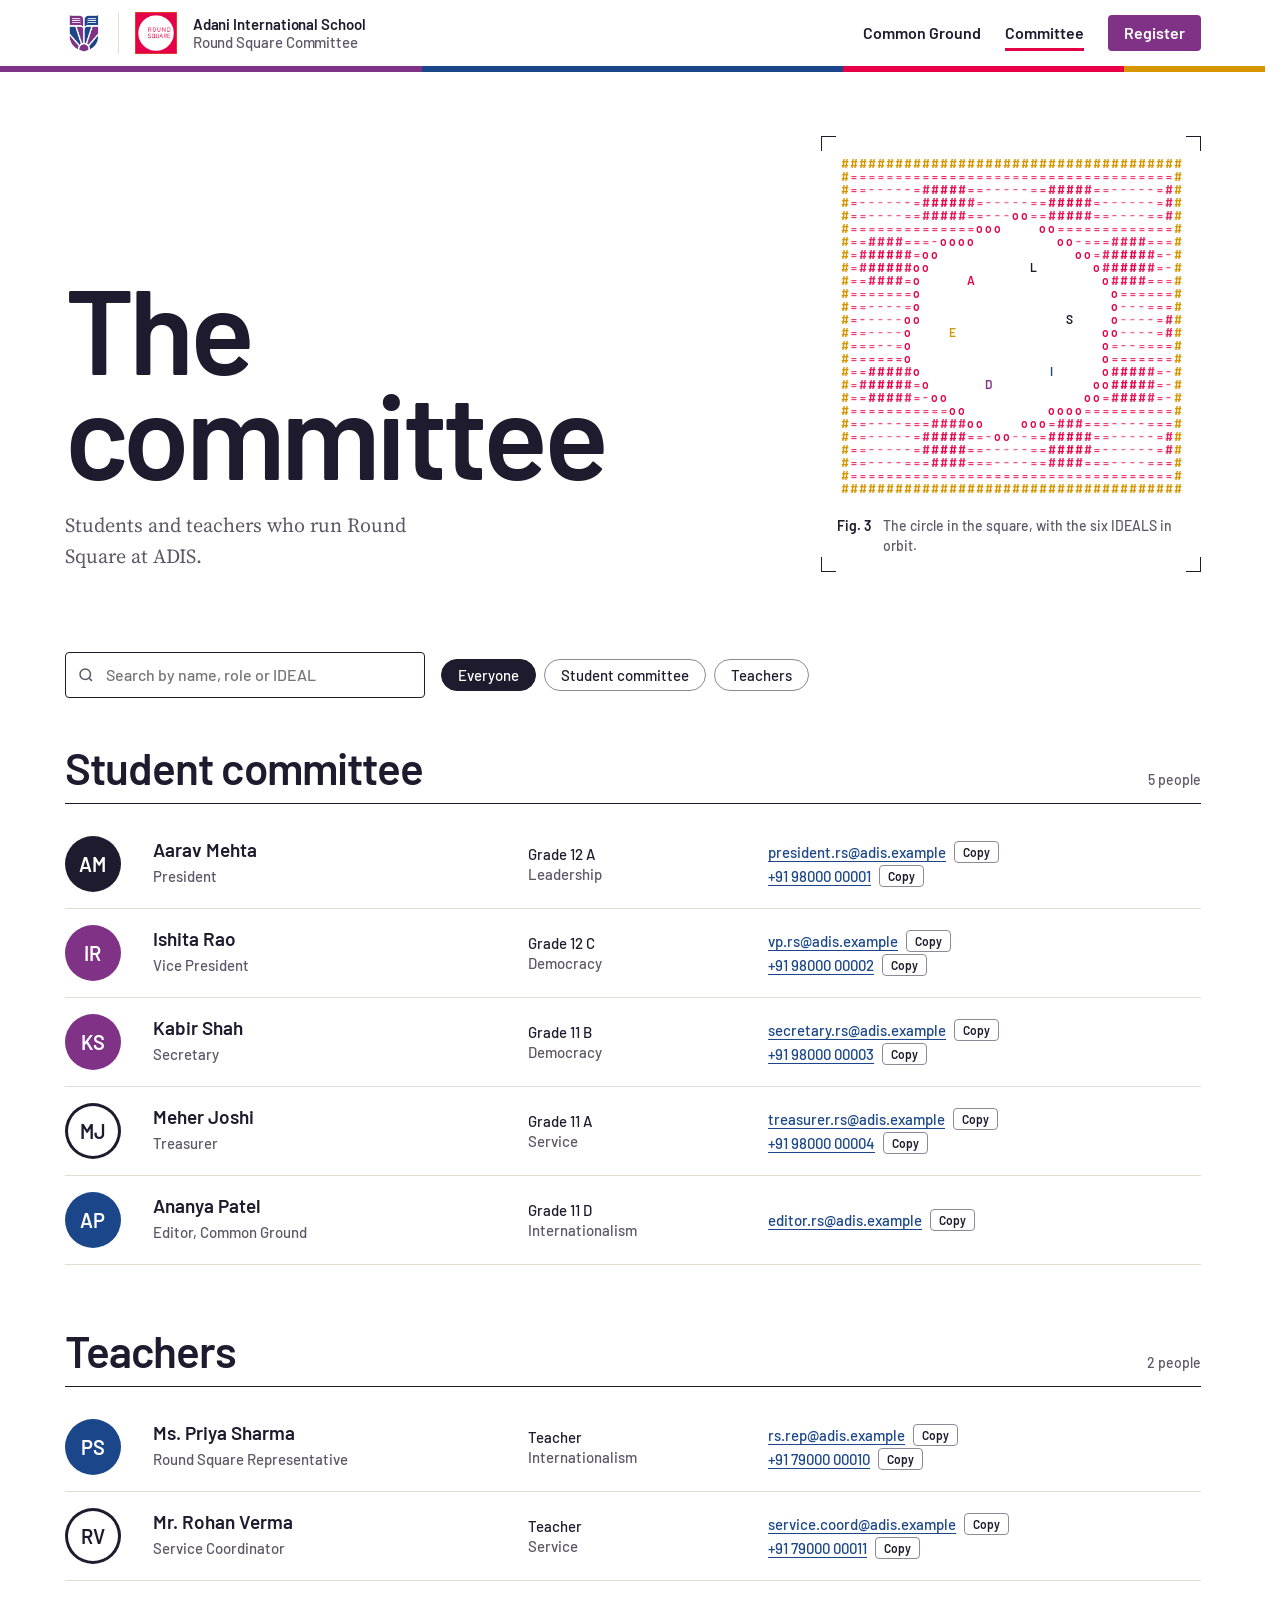
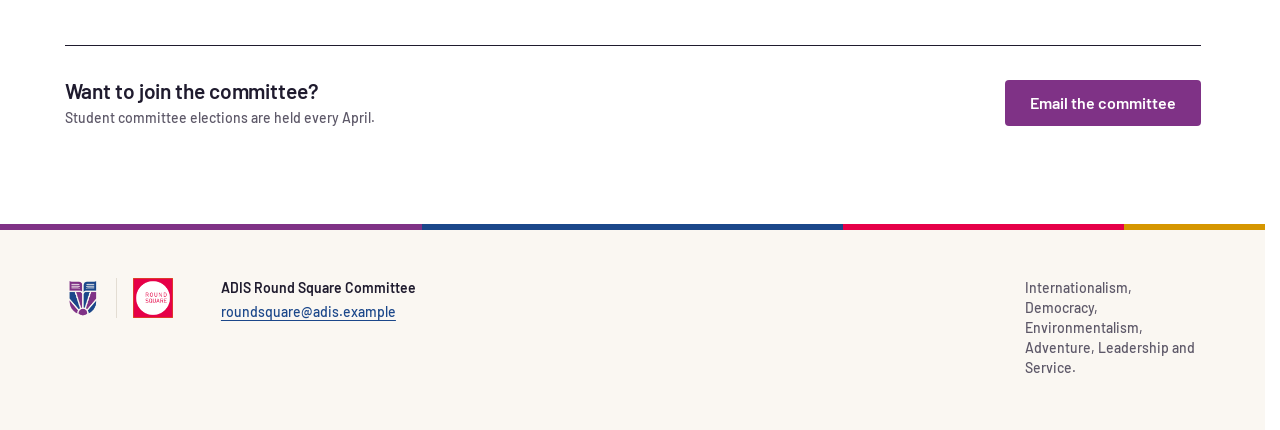
==== committee.html @ 56cc6bd5 "Register: 3-2-1 countdown without lift-off, meeting code, suitability question; globe: real continen" ====
<!doctype html>
<html lang="en">
<head>
  <meta charset="utf-8">
  <meta name="viewport" content="width=device-width, initial-scale=1">
  <title>Committee | ADIS Round Square</title>
  <meta name="description" content="Meet the ADIS Round Square Committee and find out who to contact.">
  <link rel="icon" href="assets/round-square-mark.png">
  <link rel="preconnect" href="https://fonts.googleapis.com">
  <link rel="preconnect" href="https://fonts.gstatic.com" crossorigin>
  <link href="https://fonts.googleapis.com/css2?family=Barlow:wght@400;500;600;700&family=Source+Serif+4:ital,opsz,wght@0,8..60,400;0,8..60,600;1,8..60,400&display=swap" rel="stylesheet">
  <link rel="stylesheet" href="css/styles.css?v=9">
</head>
<body data-page="committee">
  <header id="site-header"></header>

  <main>
    <section class="page-intro">
      <div class="wrap">
        <div>
          <h1 class="display">The committee</h1>
          <p class="lead">Students and teachers who run Round Square at ADIS.</p>
        </div>
        <figure class="plate">
          <span class="crop" aria-hidden="true"></span>
          <canvas id="circle-canvas" class="ascii" role="img" aria-label="The Round Square circle in its square, drawn in text characters, with the six IDEALS circling inside"></canvas>
          <figcaption><b>Fig. 3</b>The circle in the square, with the six IDEALS in orbit.</figcaption>
        </figure>
      </div>
    </section>

    <section class="block" style="padding-top:32px">
      <div class="wrap">
        <div class="toolbar">
          <label class="search">
            <span class="visually-hidden">Search the committee</span>
            <svg width="18" height="18" viewBox="0 0 24 24" fill="none" stroke="currentColor" stroke-width="2" aria-hidden="true"><circle cx="11" cy="11" r="7"/><path d="m20 20-3.5-3.5"/></svg>
            <input id="search" type="search" placeholder="Search by name, role or IDEAL" autocomplete="off">
          </label>
          <div class="chips" id="group-filter" role="group" aria-label="Filter by group"></div>
        </div>
        <div id="members"></div>

        <div class="contact-strip">
          <div>
            <p class="title">Want to join the committee?</p>
            <p class="caption" style="margin-top:4px">Student committee elections are held every April.</p>
          </div>
          <a class="btn primary" id="mail-all" href="#">Email the committee</a>
        </div>
      </div>
    </section>
  </main>

  <footer id="site-footer"></footer>

  <script src="js/data.js?v=9"></script>
  <script src="js/main.js?v=9"></script>
  <script src="js/ascii.js?v=9"></script>
  <script src="js/committee.js?v=9"></script>
</body>
</html>
---- css/styles.css ----
/* ADIS × Round Square — site styles.
   Colours: the ADIS × Round Square design system. Layout: after the 1976 NASA Graphics Standards Manual —
   white pages, flush-left type, thin rules, numbered figure plates, specs and captions. */
:root {
  --paper: #faf7f2;
  --surface: #ffffff;
  --surface-sunk: #f2ede4;
  --line: #e3ddd3;
  --line-strong: #8f8898;
  --ink: #1f1b2e;
  --ink-muted: #5d5868;
  --adis-purple: #7f3286;
  --adis-purple-tint: #f3eaf4;
  --adis-blue: #1b478a;
  --adis-blue-tint: #e8eef7;
  --rs-red: #e60048;
  --rs-red-text: #c8003f;
  --rs-red-tint: #fde8ee;
  --rs-gold: #d59600;
  --rs-gold-text: #8a6100;
  --rs-gold-tint: #fbf1d9;
  --on-brand: #ffffff;
  --link: var(--adis-blue);
  --focus: var(--adis-blue);

  --font-sans: Barlow, "Helvetica Neue", Helvetica, Arial, sans-serif;
  --font-serif: "Source Serif 4", Georgia, "Times New Roman", serif;

  --space-1: 4px; --space-2: 8px; --space-3: 12px; --space-4: 16px;
  --space-6: 24px; --space-8: 32px; --space-12: 48px; --space-16: 64px; --space-24: 96px;
  --radius-none: 0px; --radius-sm: 4px; --radius-full: 9999px;
  --rule: 1px solid var(--ink);
  --hair: 1px solid var(--line);
  --width-read: 680px; --width-page: 1200px;
  --ease-out: cubic-bezier(.2,.8,.2,1);
  --ease-bounce: cubic-bezier(.34,1.56,.64,1);
}

/* ---------- One colour per IDEAL, used everywhere that IDEAL appears ----------
   --ic fill, --ic-on text on the fill, --ic-text small text on white, --ic-tint soft ground, --ic-ring outline.
   Service is the outlined one: solid versus open, as in the NASA manual. */
[data-i="I"] { --ic: var(--adis-blue); --ic-on: var(--on-brand); --ic-text: var(--adis-blue); --ic-tint: var(--adis-blue-tint); --ic-ring: none; --ic-stroke: none; }
[data-i="D"] { --ic: var(--adis-purple); --ic-on: var(--on-brand); --ic-text: var(--adis-purple); --ic-tint: var(--adis-purple-tint); --ic-ring: none; --ic-stroke: none; }
[data-i="E"] { --ic: var(--rs-gold); --ic-on: var(--ink); --ic-text: var(--rs-gold-text); --ic-tint: var(--rs-gold-tint); --ic-ring: none; --ic-stroke: none; }
[data-i="A"] { --ic: var(--rs-red); --ic-on: var(--on-brand); --ic-text: var(--rs-red-text); --ic-tint: var(--rs-red-tint); --ic-ring: none; --ic-stroke: none; }
[data-i="L"] { --ic: var(--ink); --ic-on: var(--on-brand); --ic-text: var(--ink); --ic-tint: #ebeaee; --ic-ring: none; --ic-stroke: none; }
[data-i="S"] { --ic: var(--surface); --ic-on: var(--ink); --ic-text: var(--ink); --ic-tint: var(--surface-sunk); --ic-ring: inset 0 0 0 3px var(--ink); --ic-stroke: var(--ink); }

* { box-sizing: border-box; }
html { scroll-behavior: smooth; scrollbar-gutter: stable; }
body {
  margin: 0; background: var(--surface); color: var(--ink);
  font-family: var(--font-serif); font-size: 17px; line-height: 28px;
  -webkit-font-smoothing: antialiased; overflow-x: hidden;
}
img { max-width: 100%; display: block; }
a { color: var(--link); text-underline-offset: 3px; text-decoration-thickness: 1px; }
button { font: inherit; color: inherit; }
:focus-visible { outline: 2px solid var(--focus); outline-offset: 2px; }
.visually-hidden { position: absolute !important; width: 1px; height: 1px; overflow: hidden; clip: rect(0 0 0 0); white-space: nowrap; }

/* ---------- Type ---------- */
.display, .headline, .title, h1, h2, h3, h4 { font-family: var(--font-sans); font-weight: 600; margin: 0; }
.display { font-size: clamp(56px, 9.5vw, 120px); line-height: .88; letter-spacing: -0.035em; }
.headline { font-size: clamp(30px, 3.6vw, 44px); line-height: 1.02; letter-spacing: -0.02em; }
.title { font-size: 21px; line-height: 26px; letter-spacing: -0.005em; }
.lead { font-size: 20px; line-height: 31px; }
.quote { font-family: var(--font-serif); font-size: 26px; line-height: 35px; font-style: italic; font-weight: 400; }
.label { font-family: var(--font-sans); font-size: 14px; line-height: 20px; font-weight: 500; color: var(--ink-muted); }
.label.strong { color: var(--ink); font-weight: 600; }
.caption { font-family: var(--font-sans); font-size: 14px; line-height: 20px; font-weight: 500; color: var(--ink-muted); margin: 0; }
.muted { color: var(--ink-muted); }

/* ---------- Layout ---------- */
.wrap { width: 100%; max-width: var(--width-page); margin: 0 auto; padding: 0 var(--space-8); }
@media (max-width: 600px) { .wrap { padding: 0 var(--space-4); } }
.block { padding: var(--space-24) 0; }
.block.tint { background: var(--paper); }
@media (max-width: 700px) { .block { padding: var(--space-16) 0; } }

/* Section head: a thin full rule, the title flush left, a note in the margin column. */
.section-head { display: grid; grid-template-columns: 1fr auto; gap: var(--space-6); align-items: end; border-top: var(--rule); padding-top: var(--space-4); margin-bottom: var(--space-12); }
.section-head .label { margin: 0; }
@media (max-width: 700px) { .section-head { grid-template-columns: 1fr; } }

/* ---------- Meeting Band (purple 3, blue 3, red 2, gold 1) ---------- */
.band { display: flex; height: 6px; width: 100%; position: relative; }
.band span { display: block; }
.band .b-purple { flex: 3; background: var(--adis-purple); }
.band .b-blue { flex: 3; background: var(--adis-blue); }
.band .b-red { flex: 2; background: var(--rs-red); }
.band .b-gold { flex: 1; background: var(--rs-gold); position: relative; }
.band .b-gold[data-secret]::after {
  content: attr(data-secret); position: absolute; right: 8px; bottom: 14px; white-space: nowrap;
  font: 600 13px/18px var(--font-sans); color: var(--rs-gold-text);
  background: var(--rs-gold-tint); padding: 2px 8px; border-radius: var(--radius-sm);
  opacity: 0; transform: translateY(6px); transition: .25s; pointer-events: none;
}
.band .b-gold[data-secret]:hover::after { opacity: 1; transform: none; }

/* ---------- Header ---------- */
.site-header { position: sticky; top: 0; z-index: 50; background: rgba(255,255,255,.96); backdrop-filter: blur(6px); -webkit-backdrop-filter: blur(6px); }
.site-header .wrap { display: flex; align-items: center; justify-content: space-between; gap: var(--space-4); padding-top: var(--space-3); padding-bottom: var(--space-3); }
.lockup { display: flex; align-items: center; gap: var(--space-4); text-decoration: none; color: inherit; }
.lockup img { height: 42px; width: auto; }
.lockup .divider { width: 1px; align-self: stretch; background: var(--line); }
.lockup .rs-mark { cursor: pointer; }
.lockup .rs-mark.spin { animation: spin .8s var(--ease-bounce); }
@keyframes spin { to { transform: rotate(360deg); } }
.lockup-name { font: 600 15px/18px var(--font-sans); color: var(--ink); letter-spacing: -0.005em; }
.lockup-name span { display: block; font-weight: 500; color: var(--ink-muted); }
@media (max-width: 860px) { .site-header .lockup-name { display: none; } .lockup img { height: 36px; } }

.nav { display: flex; gap: var(--space-6); list-style: none; margin: 0; padding: 0; align-items: center; }
.nav a { position: relative; display: block; padding: var(--space-2) 0; font: 600 16px/20px var(--font-sans); color: var(--ink); text-decoration: none; }
.nav a::after { content: ""; position: absolute; left: 0; right: 0; bottom: 0; height: 3px; background: var(--rs-red); transform: scaleX(0); transform-origin: left; transition: transform .3s var(--ease-out); }
.nav a:hover::after, .nav a[aria-current="page"]::after { transform: scaleX(1); }
.nav a.cta { background: var(--adis-purple); color: var(--on-brand); padding: var(--space-2) var(--space-4); border-radius: var(--radius-sm); }
.nav a.cta::after { display: none; }
.nav a.cta:hover { background: #6a2970; }
@media (max-width: 560px) {
  .site-header .wrap { flex-wrap: wrap; justify-content: center; }
  .nav { gap: var(--space-4); }
  .nav a { font-size: 15px; }
}

/* ---------- Buttons ---------- */
.btn {
  display: inline-flex; align-items: center; gap: var(--space-2); border: 1px solid transparent; border-radius: var(--radius-sm);
  padding: var(--space-3) var(--space-6); font: 600 16px/20px var(--font-sans);
  text-decoration: none; cursor: pointer; transition: background .2s, color .2s, border-color .2s;
}
.btn:active { transform: translateY(1px); }
.btn.primary { background: var(--adis-purple); color: var(--on-brand); }
.btn.primary:hover { background: #6a2970; }
.btn.rs { background: var(--rs-red); color: var(--on-brand); }
.btn.rs:hover { background: var(--rs-red-text); }
.btn.secondary { background: var(--surface); color: var(--ink); border-color: var(--ink); }
.btn.secondary:hover { background: var(--ink); color: var(--on-brand); }
.btn[disabled] { opacity: .5; cursor: not-allowed; }

/* ---------- Chips (filters) ---------- */
.chips { display: flex; flex-wrap: wrap; gap: var(--space-2); }
.chip {
  display: inline-flex; align-items: center; gap: var(--space-2); border: 1px solid var(--line-strong); border-radius: var(--radius-full);
  padding: 5px var(--space-4) 5px 5px; background: var(--surface); cursor: pointer;
  font: 500 15px/20px var(--font-sans); color: var(--ink); transition: background .2s, color .2s, border-color .2s;
}
.chip.plain { padding: 5px var(--space-4); }
.chip:hover { border-color: var(--ink); }
.chip[aria-pressed="true"] { background: var(--ink); color: var(--on-brand); border-color: var(--ink); }
.marker {
  display: inline-grid; place-items: center; flex: none; width: 22px; height: 22px; border-radius: var(--radius-full);
  background: var(--ic); color: var(--ic-on); box-shadow: var(--ic-ring); font: 700 12px/1 var(--font-sans);
}
[data-i="S"].marker, [data-i="S"] > .marker { box-shadow: inset 0 0 0 2px var(--ink); }
.chip[aria-pressed="true"] .marker { outline: 2px solid var(--surface); }

/* ---------- Figure plates: crop marks, numbered captions ---------- */
.plate { position: relative; margin: 0; padding: var(--space-6); }
.plate::before, .plate::after, .plate .crop::before, .plate .crop::after {
  content: ""; position: absolute; width: 14px; height: 14px; border-color: var(--ink); border-style: solid; pointer-events: none;
}
.plate::before { top: 0; left: 0; border-width: 1px 0 0 1px; }
.plate::after { top: 0; right: 0; border-width: 1px 1px 0 0; }
.plate .crop::before { bottom: 0; left: 0; border-width: 0 0 1px 1px; }
.plate .crop::after { bottom: 0; right: 0; border-width: 0 1px 1px 0; }
.plate figcaption { display: flex; gap: var(--space-3); margin-top: var(--space-4); font: 500 14px/20px var(--font-sans); color: var(--ink-muted); }
.plate figcaption b { color: var(--ink); font-weight: 600; flex: none; }

/* ---------- Hero ---------- */
.hero .wrap { display: grid; grid-template-columns: 1fr 1fr; gap: var(--space-12); align-items: end; padding-top: var(--space-16); padding-bottom: var(--space-16); }
.hero-copy .lead { max-width: 30ch; margin: var(--space-8) 0; color: var(--ink-muted); }
.hero-actions { display: flex; gap: var(--space-3); flex-wrap: wrap; }
.hero-meta { display: grid; grid-template-columns: repeat(3, auto); gap: var(--space-1) var(--space-8); justify-content: start; margin-top: var(--space-12); padding-top: var(--space-4); border-top: var(--hair); }
.hero-meta dt { font: 500 13px/18px var(--font-sans); color: var(--ink-muted); }
.hero-meta dd { margin: 0; font: 600 16px/22px var(--font-sans); }
.hero-art svg { width: 100%; height: auto; display: block; overflow: hidden; }
.hero-art .ray { stroke: var(--surface); stroke-width: 5; transition: stroke 1.2s; }
.hero-art .sun { cursor: pointer; outline: none; }
.hero-art .rs-ball { cursor: pointer; }
.hero-art .sun:focus-visible circle:first-child, .hero-art .rs-ball:focus-visible { stroke: var(--focus); stroke-width: 4; }
@media (max-width: 900px) {
  .hero .wrap { grid-template-columns: 1fr; }
  .hero-art { max-width: 560px; }
  .hero-meta { grid-template-columns: repeat(2, auto); }
}

/* sunrise easter egg */
.hero { position: relative; transition: background 1.2s; }
body.sunrise .hero { background: linear-gradient(180deg, var(--rs-gold-tint), var(--surface) 75%); }
body.sunrise .hero-art .ray { stroke: var(--rs-gold); }
.motto {
  position: absolute; left: 50%; top: 50%; transform: translate(-50%, -50%) scale(.6); opacity: 0; pointer-events: none; z-index: 5;
  font-family: var(--font-serif); font-style: italic; font-size: clamp(36px, 7vw, 72px); line-height: 1.1; color: var(--adis-purple); white-space: nowrap; text-align: center;
  background: var(--surface); padding: var(--space-6) var(--space-8); border: var(--rule);
  transition: opacity .6s, transform .8s var(--ease-bounce);
}
.motto small { display: block; margin-top: var(--space-2); font: 500 15px/1.4 var(--font-sans); color: var(--ink-muted); font-style: normal; }
body.sunrise .motto { opacity: 1; transform: translate(-50%, -50%) scale(1); }

/* ---------- Orbit: ASCII globe ---------- */
.orbit { background: var(--ink); color: var(--on-brand); overflow: hidden; }
.orbit .wrap { display: grid; grid-template-columns: 5fr 7fr; gap: var(--space-12); align-items: center; padding-top: var(--space-16); padding-bottom: var(--space-16); }
.orbit .headline { color: var(--on-brand); }
.orbit p { color: #d9d5e0; max-width: 36ch; margin: var(--space-6) 0 0; }
.orbit .plate::before, .orbit .plate::after, .orbit .plate .crop::before, .orbit .plate .crop::after { border-color: #6e6880; }
.orbit .plate figcaption { color: #b7b1c2; }
.orbit .plate figcaption b { color: var(--on-brand); }
.orbit-stats { display: flex; flex-wrap: wrap; gap: var(--space-4) var(--space-8); margin-top: var(--space-8); padding-top: var(--space-4); border-top: 1px solid #3d3850; }
.orbit-stats dt { font: 500 13px/18px var(--font-sans); color: #b7b1c2; }
.orbit-stats dd { margin: 0; font: 600 28px/34px var(--font-sans); color: var(--on-brand); font-variant-numeric: tabular-nums; }
.ascii { display: block; width: 100%; touch-action: pan-y; }
#orbit-canvas { aspect-ratio: 16 / 11; cursor: grab; }
#orbit-canvas.dragging { cursor: grabbing; }
@media (max-width: 900px) { .orbit .wrap { grid-template-columns: 1fr; } }

/* ---------- IDEALS ---------- */
.ideals { display: grid; grid-template-columns: repeat(6, minmax(0, 1fr)); border-top: var(--hair); border-left: var(--hair); }
.ideal {
  position: relative; display: flex; flex-direction: column; align-items: flex-start; gap: var(--space-6); text-align: left;
  background: var(--surface); border: 0; border-right: var(--hair); border-bottom: var(--hair); padding: var(--space-6); cursor: pointer;
  transition: background .25s;
}
.ideal:hover { background: var(--ic-tint); }
.ideal[aria-pressed="true"] { background: var(--ic-tint); }
.ideal .ring {
  width: 72px; height: 72px; border-radius: var(--radius-full); background: var(--ic); color: var(--ic-on); box-shadow: var(--ic-ring);
  display: grid; place-items: center; font: 600 34px/1 var(--font-sans);
  transition: border-radius .45s var(--ease-bounce), transform .45s var(--ease-bounce);
}
.ideal:hover .ring, .ideal[aria-pressed="true"] .ring { border-radius: var(--radius-sm); transform: rotate(-8deg); }
.ideal .name { font: 600 16px/20px var(--font-sans); }
.ideal .focus-badge { position: absolute; top: var(--space-3); right: var(--space-3); background: var(--ink); color: var(--on-brand); font: 600 12px/1 var(--font-sans); padding: 5px 7px; border-radius: var(--radius-sm); }
.ideal-detail { display: grid; grid-template-columns: auto 1fr; gap: var(--space-6); align-items: center; padding: var(--space-8) var(--space-6); background: var(--ic-tint); border: var(--hair); border-top: 0; }
.ideal-detail.bump .focus-dot { animation: twist .7s var(--ease-bounce); }
@keyframes twist { 50% { transform: rotate(-90deg); border-radius: var(--radius-sm); } }
.ideal-detail p { margin: 0; max-width: 60ch; }
.ideal-detail .title { margin-bottom: var(--space-1); }
@media (max-width: 900px) { .ideals { grid-template-columns: repeat(3, minmax(0, 1fr)); } }
@media (max-width: 480px) {
  .ideal { padding: var(--space-4); gap: var(--space-4); }
  .ideal .ring { width: 52px; height: 52px; font-size: 26px; }
  .ideal .name { font-size: 13px; overflow-wrap: anywhere; }
}
.focus-dot { flex: none; width: 56px; height: 56px; border-radius: var(--radius-full); background: var(--ic); color: var(--ic-on); box-shadow: var(--ic-ring); display: grid; place-items: center; font: 600 28px/1 var(--font-sans); }

/* ---------- Newsletter reader ---------- */
.issue-tabs { display: flex; gap: var(--space-2); flex-wrap: wrap; }
.issue-tab { border: 1px solid var(--ink); background: var(--surface); border-radius: var(--radius-sm); padding: var(--space-2) var(--space-4); cursor: pointer; font: 600 15px/19px var(--font-sans); text-align: left; }
.issue-tab small { display: block; font-weight: 500; color: var(--ink-muted); }
.issue-tab[aria-selected="true"] { background: var(--ink); color: var(--on-brand); }
.issue-tab[aria-selected="true"] small { color: #d8d4df; }

.paper-stage { perspective: 2000px; }
.paper { background: var(--surface); border: var(--rule); transform-origin: left center; transition: transform .45s cubic-bezier(.6,.05,.3,1), opacity .45s; box-shadow: 10px 10px 0 var(--surface-sunk); }
.paper.turning { transform: rotateY(-70deg); opacity: 0; }
.paper.arriving { transform: rotateY(20deg); opacity: 0; transition: none; }
.paper-mast { padding: var(--space-8); display: flex; justify-content: space-between; align-items: end; gap: var(--space-6); flex-wrap: wrap; }
.paper-mast .display { font-size: clamp(44px, 6.5vw, 76px); margin-top: var(--space-3); }
.paper-mast .lockup img { height: 44px; }
.paper .intro { margin: var(--space-8) var(--space-8) 0; color: var(--ink-muted); max-width: var(--width-read); }
.paper .focus { display: flex; gap: var(--space-6); align-items: center; background: var(--ic-tint); padding: var(--space-6); margin: var(--space-6) var(--space-8) 0; }
.paper .focus p { margin: 0; }
.paper-body { padding: var(--space-8); display: grid; grid-template-columns: 1.6fr 1fr; gap: var(--space-12); }
.paper-body .col { display: flex; flex-direction: column; gap: var(--space-8); min-width: 0; }
.photo { aspect-ratio: 3 / 2; background: var(--surface-sunk); position: relative; overflow: hidden; border: 6px solid var(--rs-gold); }
.photo svg { width: 100%; height: 100%; display: block; }
.story .label { display: block; margin-bottom: var(--space-2); }
.story h3 { margin: 0 0 var(--space-3); }
.story p { margin: 0 0 var(--space-3); }
.net-pair { display: grid; grid-template-columns: 1fr 1fr; gap: var(--space-8); padding-top: var(--space-6); border-top: var(--hair); }
.net-pair h4 { font-size: 19px; line-height: 24px; margin: var(--space-2) 0; }
.net-pair p { margin: 0; font-size: 16px; line-height: 25px; }
.coming-up { background: var(--rs-gold-tint); padding: var(--space-6); }
.coming-up h3 { margin-bottom: var(--space-2); }
.pull { margin: 0; padding-top: var(--space-6); border-top: 3px solid var(--rs-gold); }
.pull blockquote { margin: 0 0 var(--space-3); }
.paper-foot { display: flex; justify-content: space-between; align-items: center; gap: var(--space-4); flex-wrap: wrap; padding: var(--space-4) var(--space-8); background: var(--paper); border-top: var(--hair); }
@media (max-width: 860px) {
  .paper-body { grid-template-columns: 1fr; padding: var(--space-6); }
  .paper-mast, .paper-foot { padding-left: var(--space-6); padding-right: var(--space-6); }
  .paper .focus, .paper .intro { margin-left: var(--space-6); margin-right: var(--space-6); }
  .paper { box-shadow: 6px 6px 0 var(--surface-sunk); }
}
@media (max-width: 560px) {
  .net-pair { grid-template-columns: 1fr; }
  .paper .focus { flex-direction: column; align-items: start; }
  .paper-mast, .paper-foot, .paper-body { padding-left: var(--space-4); padding-right: var(--space-4); }
  .paper .focus, .paper .intro { margin-left: var(--space-4); margin-right: var(--space-4); }
}

/* ---------- Date block ---------- */
.date-block { flex: none; width: 56px; height: 56px; background: var(--adis-purple); color: var(--on-brand); display: grid; place-content: center; text-align: center; border-radius: var(--radius-sm); }
.date-block.rs { background: var(--rs-red); }
.date-block strong { font: 600 22px/22px var(--font-sans); }
.date-block span { font: 600 12px/14px var(--font-sans); }
.events { list-style: none; margin: 0; padding: 0; }
.events li { display: flex; gap: var(--space-4); align-items: center; padding: var(--space-3) 0; border-bottom: var(--hair); }
.events li:last-child { border-bottom: 0; }
.events h4 { font-size: 17px; line-height: 22px; }
.events p { margin: 0; }

/* ---------- Bulletin ---------- */
.bulletin-grid { display: grid; grid-template-columns: 7fr 5fr; gap: var(--space-16); }
@media (max-width: 960px) { .bulletin-grid { grid-template-columns: 1fr; gap: var(--space-12); } }
.col-head { display: flex; justify-content: space-between; align-items: baseline; gap: var(--space-4); padding-bottom: var(--space-3); border-bottom: var(--rule); margin-bottom: var(--space-4); }
.filter-row { margin-bottom: var(--space-6); }

/* Highlights as an index: date, IDEAL marker, entry. */
.index { list-style: none; margin: 0; padding: 0; }
.index li { display: grid; grid-template-columns: 88px 40px 1fr; gap: var(--space-4); padding: var(--space-6) 0; border-bottom: var(--hair); align-items: start; }
.index li.in { animation: rowIn .45s var(--ease-out) both; }
@keyframes rowIn { from { opacity: 0; transform: translateX(-12px); } }
.index .when { font: 600 15px/22px var(--font-sans); }
.index .when span { display: block; font-weight: 500; color: var(--ink-muted); }
.index .marker { width: 32px; height: 32px; font-size: 15px; transition: border-radius .4s var(--ease-bounce), transform .4s var(--ease-bounce); }
.index li:hover .marker { border-radius: var(--radius-sm); transform: rotate(-8deg); }
.index h3 { font-size: 20px; line-height: 25px; margin-bottom: var(--space-1); }
.index p { margin: 0; font-size: 16px; line-height: 25px; color: var(--ink-muted); }
.index .empty { display: block; }
@media (max-width: 480px) { .index li { grid-template-columns: 1fr 32px; } .index .when { grid-column: 1 / -1; } .index .entry { grid-column: 1; grid-row: 2; } .index .marker { grid-column: 2; grid-row: 2; } }

/* Upcoming with mission countdowns */
.upcoming li { align-items: flex-start; padding: var(--space-4) 0; }
.upcoming .info { min-width: 0; flex: 1; }
.upcoming .go { flex: none; align-self: center; font: 600 14px/18px var(--font-sans); color: var(--ink); text-decoration: none; padding: 6px 10px; border: 1px solid var(--ink); border-radius: var(--radius-sm); transition: background .2s, color .2s; }
.upcoming .go:hover { background: var(--ink); color: var(--on-brand); }
.tminus { display: inline-flex; align-items: baseline; gap: 6px; margin-top: var(--space-2); font: 600 14px/18px var(--font-sans); color: var(--rs-gold-text); font-variant-numeric: tabular-nums; }
.tminus .digits { display: inline-flex; perspective: 200px; }
.tminus .digits b { display: inline-block; min-width: .62em; text-align: center; font-weight: 600; color: var(--ink); }
.tminus .digits b.sep { min-width: .35em; color: var(--ink-muted); }
.tminus .digits b.flip { animation: flip .35s var(--ease-out); }
@keyframes flip { from { transform: rotateX(-90deg); color: var(--rs-red); } }

/* ---------- Footer ---------- */
.site-footer { background: var(--paper); color: var(--ink-muted); }
.site-footer .wrap { padding-top: var(--space-12); padding-bottom: var(--space-12); display: grid; grid-template-columns: auto 1fr auto; gap: var(--space-12); align-items: start; }
.site-footer .lockup img { height: 40px; }
.site-footer p { margin: 0 0 var(--space-1); }
.egg-counter { font: 600 14px/20px var(--font-sans); color: var(--rs-gold-text); }
.egg-counter[hidden] { display: none; }
@media (max-width: 760px) { .site-footer .wrap { grid-template-columns: 1fr; gap: var(--space-6); } }

/* ---------- Page intro (committee, register) ---------- */
.page-intro .wrap { display: grid; grid-template-columns: 1fr 380px; gap: var(--space-12); align-items: end; padding-top: var(--space-16); padding-bottom: var(--space-12); }
.page-intro .lead { color: var(--ink-muted); max-width: 40ch; margin: var(--space-6) 0 0; }
.page-intro .plate { padding: var(--space-4); }
.page-intro canvas { aspect-ratio: 1; }
@media (max-width: 860px) { .page-intro .wrap { grid-template-columns: 1fr; } .page-intro .plate { max-width: 320px; } }

/* ---------- Committee roster ---------- */
.toolbar { display: flex; gap: var(--space-4); flex-wrap: wrap; align-items: center; margin-bottom: var(--space-12); }
.search { position: relative; flex: 1 1 260px; max-width: 360px; }
.search input { width: 100%; padding: var(--space-3) var(--space-4) var(--space-3) 40px; border: 1px solid var(--ink); border-radius: var(--radius-sm); background: var(--surface); font: 500 16px/20px var(--font-sans); color: var(--ink); }
.search svg { position: absolute; left: 12px; top: 50%; transform: translateY(-50%); color: var(--ink-muted); }
.group-block + .group-block { margin-top: var(--space-16); }
.roster { list-style: none; margin: 0; padding: 0; }
.roster li { display: grid; grid-template-columns: 64px minmax(0, 1.3fr) minmax(0, .8fr) minmax(0, 1.6fr); gap: var(--space-6); align-items: center; padding: var(--space-4) 0; border-bottom: var(--hair); }
.roster li.in { animation: rowIn .45s var(--ease-out) both; }
.avatar {
  width: 56px; height: 56px; border-radius: var(--radius-full); background: var(--ic); color: var(--ic-on); box-shadow: var(--ic-ring);
  display: grid; place-items: center; font: 600 20px/1 var(--font-sans); transition: border-radius .45s var(--ease-bounce), transform .45s var(--ease-bounce);
}
.roster li:hover .avatar { border-radius: var(--radius-sm); transform: rotate(-8deg); }
.roster .who strong { display: block; font: 600 19px/24px var(--font-sans); }
.roster .who span, .roster .grade { font: 500 15px/20px var(--font-sans); color: var(--ink-muted); }
.roster .grade b { display: block; color: var(--ink); font-weight: 500; }
.contact { display: flex; flex-direction: column; gap: 2px; min-width: 0; }
.contact-row { display: flex; align-items: center; gap: var(--space-2); min-width: 0; }
.contact-row a { font: 500 15px/22px var(--font-sans); overflow-wrap: anywhere; min-width: 0; }
.copy-btn { flex: none; border: 1px solid var(--line-strong); background: var(--surface); color: var(--ink); border-radius: var(--radius-sm); padding: 1px 8px; font: 600 12px/18px var(--font-sans); cursor: pointer; transition: background .2s, color .2s; }
.copy-btn:hover { background: var(--ink); color: var(--on-brand); border-color: var(--ink); }
.copy-btn.done { background: var(--rs-gold); border-color: var(--rs-gold); color: var(--ink); }
.roster li.honorary { background: var(--rs-gold-tint); }
.roster li.honorary .who strong::after { content: " (honorary)"; font-weight: 500; color: var(--rs-gold-text); }
.roster li.pop-in { animation: bigPop .8s var(--ease-bounce) both; }
@keyframes bigPop { from { transform: scale(.6); opacity: 0; } }
@media (max-width: 760px) {
  .roster li { grid-template-columns: 56px 1fr; gap: var(--space-2) var(--space-4); align-items: start; }
  .roster .grade, .roster .contact { grid-column: 2; }
}
.empty { padding: var(--space-8); color: var(--ink-muted); border: 1px dashed var(--line-strong); font-family: var(--font-sans); }
.contact-strip { margin-top: var(--space-16); display: flex; gap: var(--space-6); align-items: center; justify-content: space-between; flex-wrap: wrap; padding: var(--space-8) 0 0; border-top: var(--rule); }
.contact-strip p { margin: 0; }

/* ---------- Register ---------- */
.steps { scroll-margin-top: 110px; display: flex; gap: var(--space-2); list-style: none; padding: 0; margin: 0 0 var(--space-12); flex-wrap: wrap; font-family: var(--font-sans); }
.steps li { display: flex; align-items: center; gap: var(--space-2); font: 600 15px/20px var(--font-sans); color: var(--ink-muted); }
.steps li + li::before { content: ""; width: 28px; height: 1px; background: var(--line-strong); margin-right: var(--space-2); }
.steps .n { width: 30px; height: 30px; display: grid; place-items: center; border: 1px solid var(--line-strong); border-radius: var(--radius-sm); background: var(--surface); transition: .4s var(--ease-bounce); }
.steps li.active { color: var(--ink); }
.steps li.active .n { background: var(--adis-purple); border-color: var(--adis-purple); color: var(--on-brand); border-radius: var(--radius-full); }
.steps li.done .n { background: var(--ink); border-color: var(--ink); color: var(--on-brand); }

.reg-layout { display: grid; grid-template-columns: minmax(0, 1fr) 320px; gap: var(--space-12); align-items: start; }
@media (max-width: 960px) { .reg-layout { grid-template-columns: 1fr; } }
.panel[hidden] { display: none; }
.panel { animation: slideIn .4s var(--ease-out); }
@keyframes slideIn { from { opacity: 0; transform: translateX(20px); } }
.panel > h2 { margin-bottom: var(--space-2); }
.panel > .muted { margin: 0 0 var(--space-6); font-family: var(--font-sans); }
#type-filter { margin-top: var(--space-6); }

/* Event picks as rows. The radio marker is a square that goes round when chosen. */
.event-picks { margin-top: var(--space-6); border-top: var(--rule); }
.pick input { position: absolute; opacity: 0; pointer-events: none; }
.pick label { display: grid; grid-template-columns: 28px 56px minmax(0, 1fr) 150px; gap: var(--space-4); align-items: start; padding: var(--space-6) var(--space-3); border-bottom: var(--hair); cursor: pointer; transition: background .2s; }
.pick label:hover { background: var(--paper); }
.pick input:focus-visible + label { outline: 2px solid var(--focus); outline-offset: -2px; }
.pick input:checked + label { background: var(--adis-purple-tint); }
.pick .radio { width: 22px; height: 22px; margin-top: 4px; border: 2px solid var(--ink); border-radius: 2px; display: grid; place-items: center; transition: border-radius .45s var(--ease-bounce), background .2s, transform .45s var(--ease-bounce); }
.pick input:checked + label .radio { border-radius: var(--radius-full); background: var(--adis-purple); border-color: var(--adis-purple); transform: rotate(180deg); }
.pick input:checked + label .radio::after { content: ""; width: 8px; height: 8px; border-radius: 50%; background: var(--surface); }
.pick input:disabled + label { opacity: .55; cursor: not-allowed; }
.pick h3 { font-size: 20px; line-height: 25px; margin: var(--space-1) 0; }
.pick p { margin: 0 0 var(--space-1); font-size: 16px; line-height: 24px; }
.pick .meta { font: 500 14px/20px var(--font-sans); color: var(--ink-muted); }
.pick .avail { font: 500 14px/20px var(--font-sans); color: var(--ink-muted); text-align: right; }
.pick .avail strong { display: block; font: 600 22px/26px var(--font-sans); color: var(--ink); }
.meter { height: 4px; background: var(--surface-sunk); overflow: hidden; margin-top: var(--space-2); }
.meter i { display: block; height: 100%; background: var(--adis-blue); }
.meter.low i { background: var(--rs-red); }
@media (max-width: 640px) {
  .pick label { grid-template-columns: 24px 48px 1fr; padding-left: 0; padding-right: 0; }
  .pick .avail { grid-column: 3; text-align: left; }
  .pick .date-block { width: 48px; height: 48px; }
}
.type-tag { display: inline-block; font: 600 13px/1 var(--font-sans); padding: 4px 7px; border-radius: var(--radius-sm); background: var(--adis-blue-tint); color: var(--adis-blue); }
.type-tag.t-postcard { background: var(--rs-red-tint); color: var(--rs-red-text); }
.type-tag.t-collab { background: var(--adis-purple-tint); color: var(--adis-purple); }
.type-tag.t-conference { background: var(--rs-gold-tint); color: var(--rs-gold-text); }
.type-tag.mine { background: var(--ink); color: var(--on-brand); }

.form-grid { display: grid; grid-template-columns: 1fr 1fr; gap: var(--space-6); max-width: var(--width-read); }
.form-grid .full { grid-column: 1 / -1; }
@media (max-width: 600px) { .form-grid { grid-template-columns: 1fr; } }
.field label, .field .label-text { display: block; font: 600 15px/20px var(--font-sans); margin-bottom: var(--space-2); }
.field input, .field select, .field textarea {
  width: 100%; padding: var(--space-3) var(--space-4); border: 1px solid var(--ink); border-radius: var(--radius-sm); background: var(--surface);
  font: 400 17px/24px var(--font-serif); color: var(--ink); transition: box-shadow .2s;
}
.field textarea { min-height: 110px; resize: vertical; }
.field input:focus, .field select:focus, .field textarea:focus { outline: none; box-shadow: 0 0 0 3px var(--adis-blue-tint); border-color: var(--adis-blue); }
.field.invalid input, .field.invalid select { border-color: var(--rs-red-text); animation: shake .4s; }
.field .err { display: none; color: var(--rs-red-text); font: 600 14px/18px var(--font-sans); margin: var(--space-1) 0 0; }
.field.invalid .err { display: block; }
@keyframes shake { 25% { transform: translateX(-5px); } 75% { transform: translateX(5px); } }
.check-field { display: flex; gap: var(--space-3); align-items: start; font: 500 16px/22px var(--font-sans); }
.check-field input { width: 20px; height: 20px; margin-top: 1px; accent-color: var(--adis-purple); flex: none; }
.panel-actions { display: flex; gap: var(--space-3); margin-top: var(--space-8); flex-wrap: wrap; }
.panel-actions [data-next], .panel-actions [type="submit"] { margin-left: auto; }
.pick-error { display: none; margin-top: var(--space-4); color: var(--rs-red-text); font: 600 15px/20px var(--font-sans); }
.pick-error.show { display: block; }

/* Launch sequence on submit */
#submit-btn.counting { background: var(--ink); min-width: 160px; justify-content: center; animation: rumble .12s linear infinite; }
@keyframes rumble { 25% { transform: translate(1px, -1px); } 75% { transform: translate(-1px, 1px); } }

.summary { position: sticky; top: 96px; border: var(--rule); background: var(--surface); }
.summary .inner { padding: var(--space-6); }
.summary .inner + .inner { border-top: var(--hair); }
.summary h3 { margin: var(--space-2) 0 var(--space-3); }
.summary .none { margin: var(--space-2) 0 0; color: var(--ink-muted); font-size: 15px; line-height: 22px; }
.mine-list { list-style: none; margin: var(--space-3) 0 0; padding: 0; }
.mine-list li { display: flex; gap: var(--space-3); align-items: center; padding: var(--space-3) 0; border-top: var(--hair); font: 500 15px/20px var(--font-sans); }
.mine-list .date-block { width: 40px; height: 40px; }
.mine-list .date-block strong { font-size: 16px; line-height: 16px; }
.mine-list .date-block span { font-size: 10px; line-height: 12px; }
.mine-list li .x { margin-left: auto; flex: none; border: 0; background: none; cursor: pointer; color: var(--ink-muted); font: 600 13px/1 var(--font-sans); padding: 6px 8px; border-radius: var(--radius-sm); }
.mine-list li .x:hover { color: var(--rs-red-text); background: var(--rs-red-tint); }

/* Ticket: printed out of a slot */
.ticket-slot { height: 10px; background: var(--ink); border-radius: var(--radius-sm); max-width: 800px; }
.ticket-feed { overflow: hidden; max-width: 780px; margin: 0 10px; }
.ticket {
  display: grid; grid-template-columns: minmax(0, 1fr) 190px; background: var(--surface); border: var(--rule); border-top: 0;
  position: relative; animation: print 1.4s steps(14) both;
}
@keyframes print { from { transform: translateY(-100%); } }
.ticket .main { padding: var(--space-8); border-right: 2px dashed var(--line-strong); min-width: 0; }
.ticket .main h3 { margin: var(--space-2) 0 0; }
.ticket .stub { padding: var(--space-6); background: var(--adis-purple); color: var(--on-brand); display: flex; flex-direction: column; align-items: center; justify-content: center; gap: var(--space-3); text-align: center; }
.ticket .stub .code { font: 700 24px/1 var(--font-sans); letter-spacing: .08em; }
.ticket .stub .label { color: var(--rs-gold-tint); }
.ticket dl { display: grid; grid-template-columns: repeat(3, minmax(0, auto)); gap: var(--space-3) var(--space-6); margin: var(--space-6) 0 0; }
.ticket dt { font: 500 13px/16px var(--font-sans); color: var(--ink-muted); }
.ticket dd { margin: 0; font: 600 16px/22px var(--font-sans); }
@media (max-width: 640px) {
  .ticket { grid-template-columns: 1fr; }
  .ticket .main { border-right: 0; border-bottom: 2px dashed var(--line-strong); padding: var(--space-6); }
  .ticket dl { grid-template-columns: 1fr 1fr; }
}
.barcode { display: flex; gap: 2px; height: 44px; align-items: stretch; }
.barcode i { display: block; background: var(--on-brand); }
.done-note { margin: var(--space-6) 0 0; max-width: var(--width-read); }

/* ---------- Opening animation: the Meeting Band drops in, the square goes round, everything folds into the band ---------- */
.intro-overlay { display: none; }
html.intro { overflow: hidden; }
html.intro .intro-overlay { display: grid; place-items: center; position: fixed; inset: 0; z-index: 300; cursor: pointer; }
.intro-cols { position: absolute; inset: 0; display: flex; transform-origin: top; animation: introFold .6s cubic-bezier(.7,0,.25,1) 1.95s forwards; }
.intro-cols span { transform: translateY(-101%); animation: introDrop .55s cubic-bezier(.2,.85,.25,1) forwards; }
.intro-cols .b-purple { flex: 3; background: var(--adis-purple); }
.intro-cols .b-blue { flex: 3; background: var(--adis-blue); animation-delay: .08s; }
.intro-cols .b-red { flex: 2; background: var(--rs-red); animation-delay: .16s; }
.intro-cols .b-gold { flex: 1; background: var(--rs-gold); animation-delay: .24s; }
.intro-badge {
  position: relative; width: 240px; height: 240px; display: flex; align-items: center; justify-content: center; gap: var(--space-4);
  background: var(--surface); border-radius: var(--radius-sm); transform: scale(0) rotate(-12deg);
  animation: introPop .55s cubic-bezier(.34,1.56,.64,1) .55s forwards, introRound .45s cubic-bezier(.5,0,.3,1.4) 1.25s forwards, introOut .35s cubic-bezier(.6,0,.8,.2) 1.85s forwards;
}
.intro-badge img { height: 64px; width: auto; }
.intro-badge .divider { width: 1px; height: 64px; background: var(--line); }
@keyframes introDrop { to { transform: none; } }
@keyframes introPop { to { transform: scale(1) rotate(0); } }
@keyframes introRound { to { border-radius: 50%; } }
@keyframes introOut { from { transform: scale(1); } to { transform: scale(0); } }
@keyframes introFold { to { transform: scaleY(0); } }
@media (max-width: 560px) { .intro-badge { width: 190px; height: 190px; } .intro-badge img, .intro-badge .divider { height: 50px; } }

/* ---------- Toast + fx ---------- */
.toast {
  position: fixed; left: 50%; bottom: 24px; transform: translate(-50%, 160%); z-index: 200; display: flex; align-items: center; gap: var(--space-3);
  background: var(--ink); color: var(--on-brand); padding: var(--space-3) var(--space-6) var(--space-3) var(--space-3); border-radius: var(--radius-sm);
  font: 600 15px/20px var(--font-sans); transition: transform .5s var(--ease-bounce); width: max-content; max-width: calc(100vw - 32px);
}
.toast.show { transform: translate(-50%, 0); }
.toast .ico { flex: none; width: 28px; height: 28px; border-radius: var(--radius-full); background: var(--rs-gold); color: var(--ink); display: grid; place-items: center; font-weight: 700; }
.fx-layer { position: fixed; inset: 0; pointer-events: none; z-index: 150; overflow: hidden; }
.confetti { position: absolute; top: -24px; will-change: transform; }
.rain-letter { position: absolute; top: -90px; font: 600 64px/1 var(--font-sans); will-change: transform; }
.rolling-mark { position: fixed; bottom: 24px; left: -130px; width: 110px; height: 110px; z-index: 160; pointer-events: none; }

/* Round mode (Konami code): the square goes round. Every corner reads these tokens, so the whole site rounds evenly.
   Logos are never altered. */
body.round-mode { --radius-sm: 18px; --radius-none: 18px; }
body.round-mode .paper, body.round-mode .summary, body.round-mode .photo, body.round-mode .ticket-feed, body.round-mode .coming-up,
body.round-mode .paper .focus, body.round-mode .ideal-detail, body.round-mode .motto { border-radius: 18px; overflow: hidden; }
body.round-mode .band { border-radius: var(--radius-full); overflow: hidden; }
body.round-mode .hero-art .shape { rx: 18px; }
body.round-mode .hero-art .shape.inner { rx: 13px; }
body.round-mode .pick .radio { border-radius: var(--radius-full); }

@media (prefers-reduced-motion: reduce) {
  *, *::before, *::after { animation-duration: .01ms !important; animation-iteration-count: 1 !important; transition-duration: .01ms !important; scroll-behavior: auto !important; }
}
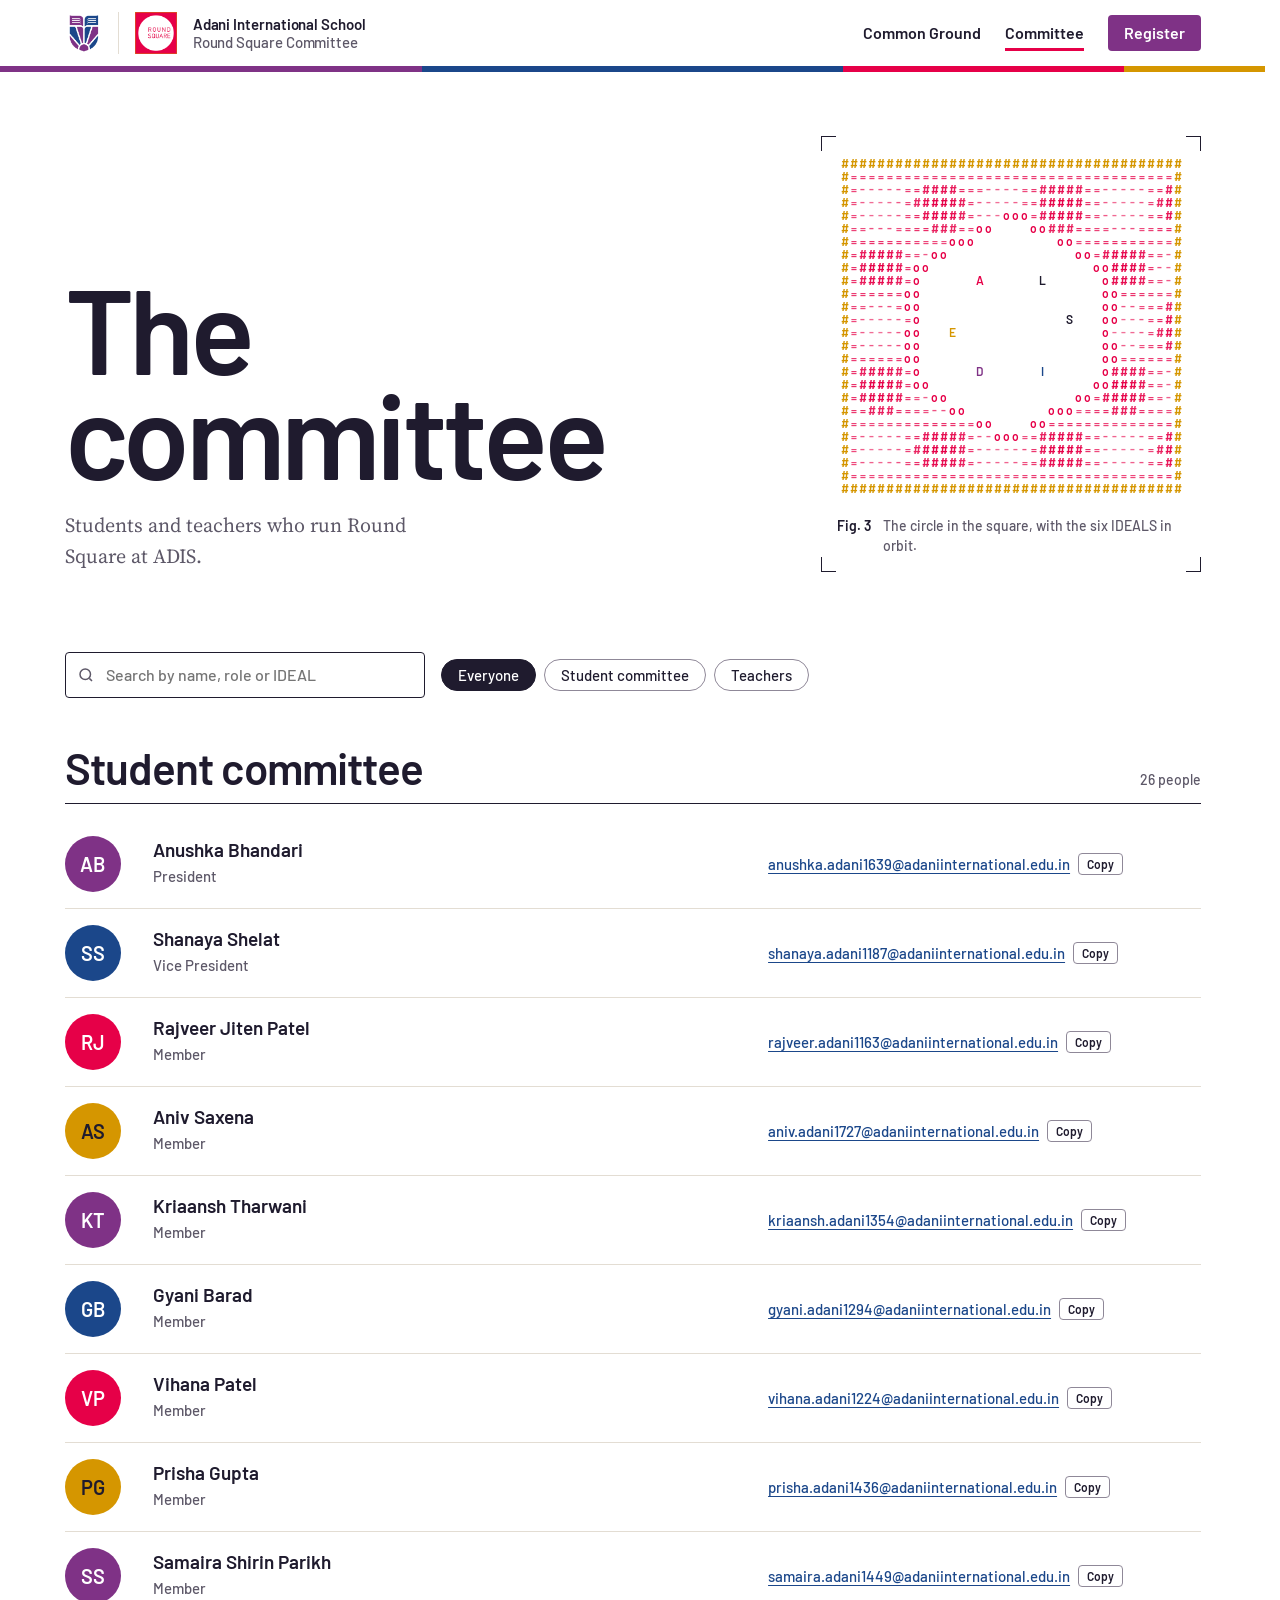
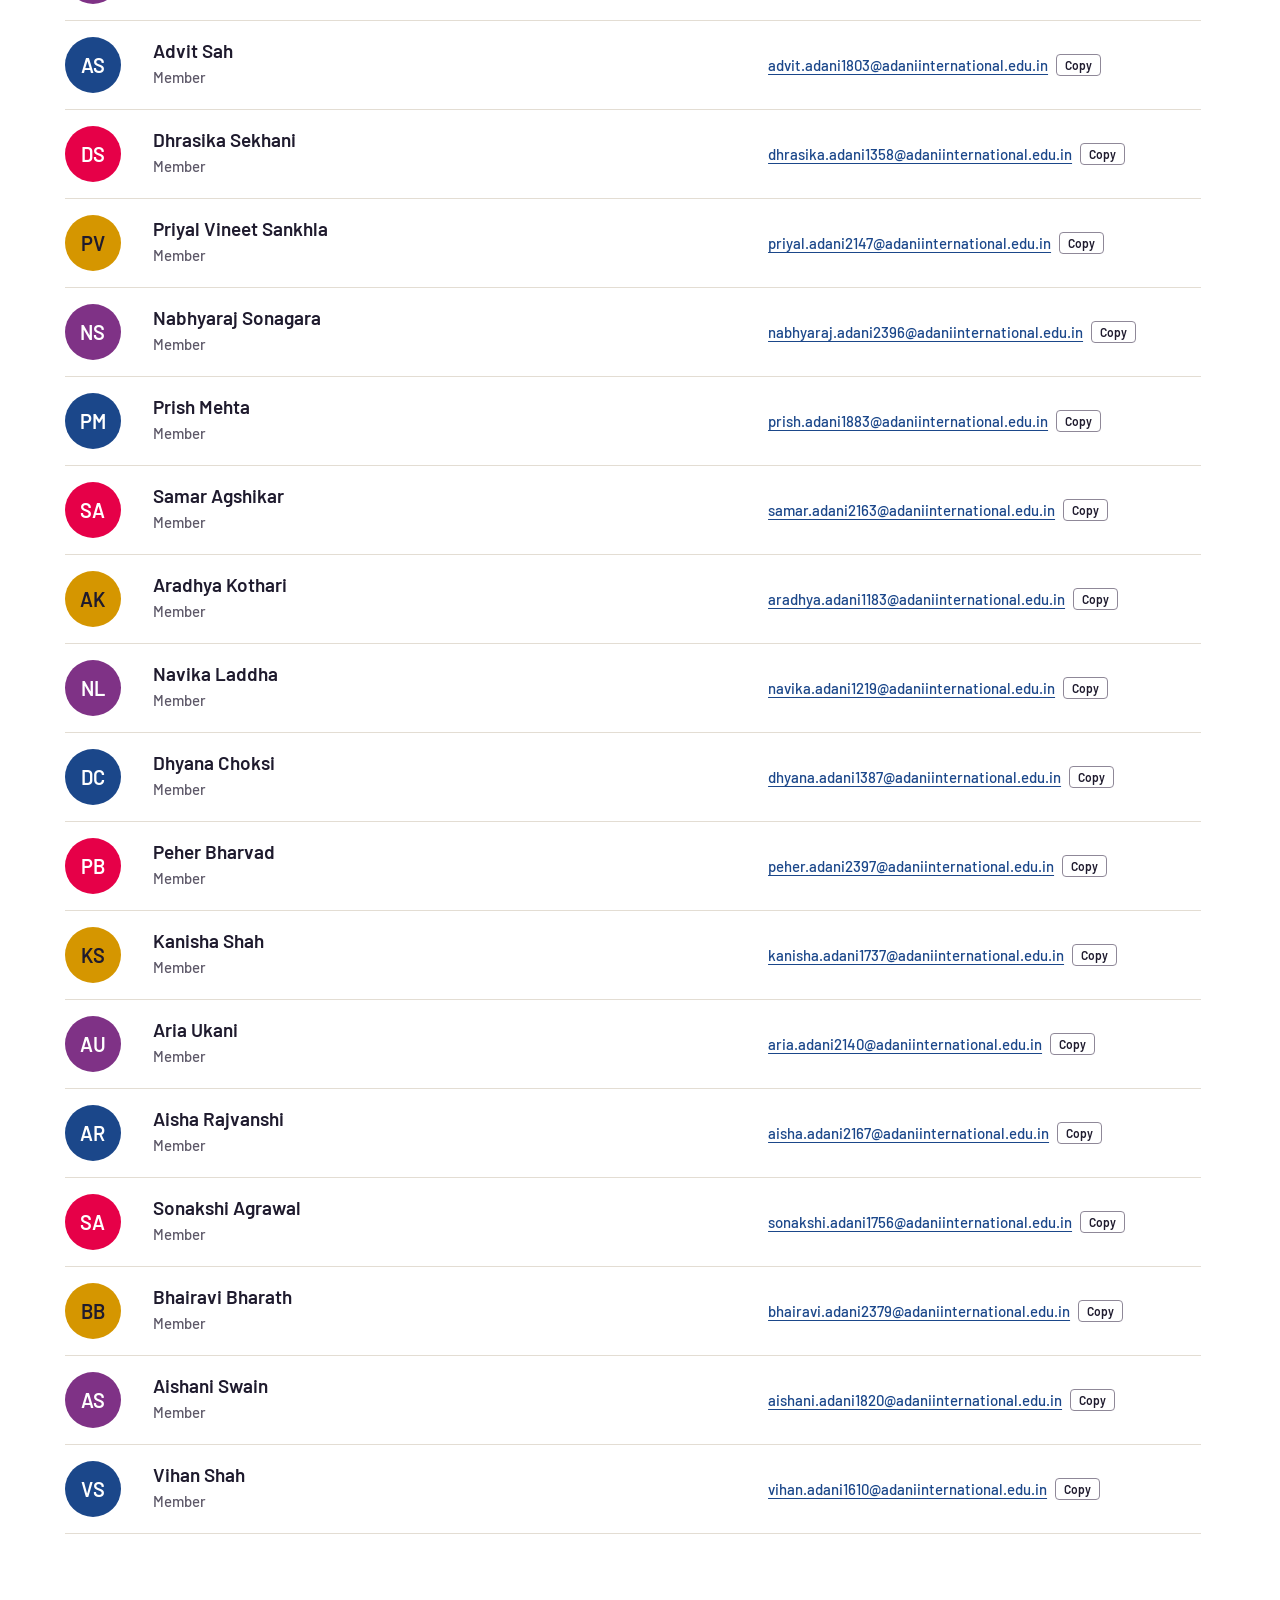
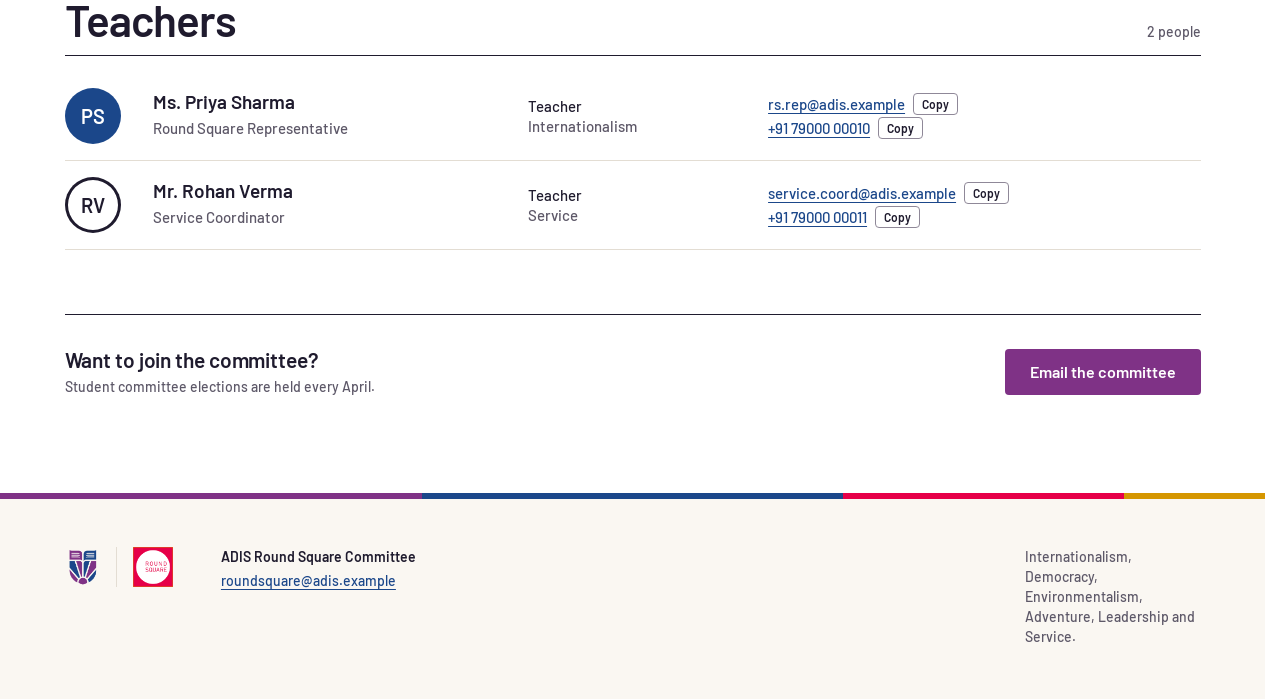
==== commit cdb9c43e: "Add the 26-member student committee with school emails; bulletin rows show the IDEAL above each head" ====
--- a/committee.html
+++ b/committee.html
@@ -9,7 +9,7 @@
   <link rel="preconnect" href="https://fonts.googleapis.com">
   <link rel="preconnect" href="https://fonts.gstatic.com" crossorigin>
   <link href="https://fonts.googleapis.com/css2?family=Barlow:wght@400;500;600;700&family=Source+Serif+4:ital,opsz,wght@0,8..60,400;0,8..60,600;1,8..60,400&display=swap" rel="stylesheet">
-  <link rel="stylesheet" href="css/styles.css?v=9">
+  <link rel="stylesheet" href="css/styles.css?v=10">
 </head>
 <body data-page="committee">
   <header id="site-header"></header>
@@ -54,9 +54,9 @@
 
   <footer id="site-footer"></footer>
 
-  <script src="js/data.js?v=9"></script>
-  <script src="js/main.js?v=9"></script>
-  <script src="js/ascii.js?v=9"></script>
-  <script src="js/committee.js?v=9"></script>
+  <script src="js/data.js?v=10"></script>
+  <script src="js/main.js?v=10"></script>
+  <script src="js/ascii.js?v=10"></script>
+  <script src="js/committee.js?v=10"></script>
 </body>
 </html>
--- a/css/styles.css
+++ b/css/styles.css
@@ -309,17 +309,16 @@
 
 /* Highlights as an index: date, IDEAL marker, entry. */
 .index { list-style: none; margin: 0; padding: 0; }
-.index li { display: grid; grid-template-columns: 88px 40px 1fr; gap: var(--space-4); padding: var(--space-6) 0; border-bottom: var(--hair); align-items: start; }
+.index li { display: grid; grid-template-columns: 72px minmax(0, 1fr); gap: var(--space-4); padding: var(--space-6) 0; border-bottom: var(--hair); align-items: start; }
 .index li.in { animation: rowIn .45s var(--ease-out) both; }
-@keyframes rowIn { from { opacity: 0; transform: translateX(-12px); } }
-.index .when { font: 600 15px/22px var(--font-sans); }
-.index .when span { display: block; font-weight: 500; color: var(--ink-muted); }
-.index .marker { width: 32px; height: 32px; font-size: 15px; transition: border-radius .4s var(--ease-bounce), transform .4s var(--ease-bounce); }
-.index li:hover .marker { border-radius: var(--radius-sm); transform: rotate(-8deg); }
+.index .when { font: 600 15px/26px var(--font-sans); font-variant-numeric: tabular-nums; }
+.index .ideal-tag { display: flex; align-items: center; gap: var(--space-2); margin-bottom: var(--space-2); font: 500 14px/22px var(--font-sans); color: var(--ink-muted); }
+.index .marker { transition: border-radius .4s var(--ease-bounce); }
+.index li:hover .marker { border-radius: var(--radius-sm); }
 .index h3 { font-size: 20px; line-height: 25px; margin-bottom: var(--space-1); }
 .index p { margin: 0; font-size: 16px; line-height: 25px; color: var(--ink-muted); }
 .index .empty { display: block; }
-@media (max-width: 480px) { .index li { grid-template-columns: 1fr 32px; } .index .when { grid-column: 1 / -1; } .index .entry { grid-column: 1; grid-row: 2; } .index .marker { grid-column: 2; grid-row: 2; } }
+@media (max-width: 480px) { .index li { grid-template-columns: 1fr; gap: var(--space-1); } }
 
 /* Upcoming with mission countdowns */
 .upcoming li { align-items: flex-start; padding: var(--space-4) 0; }
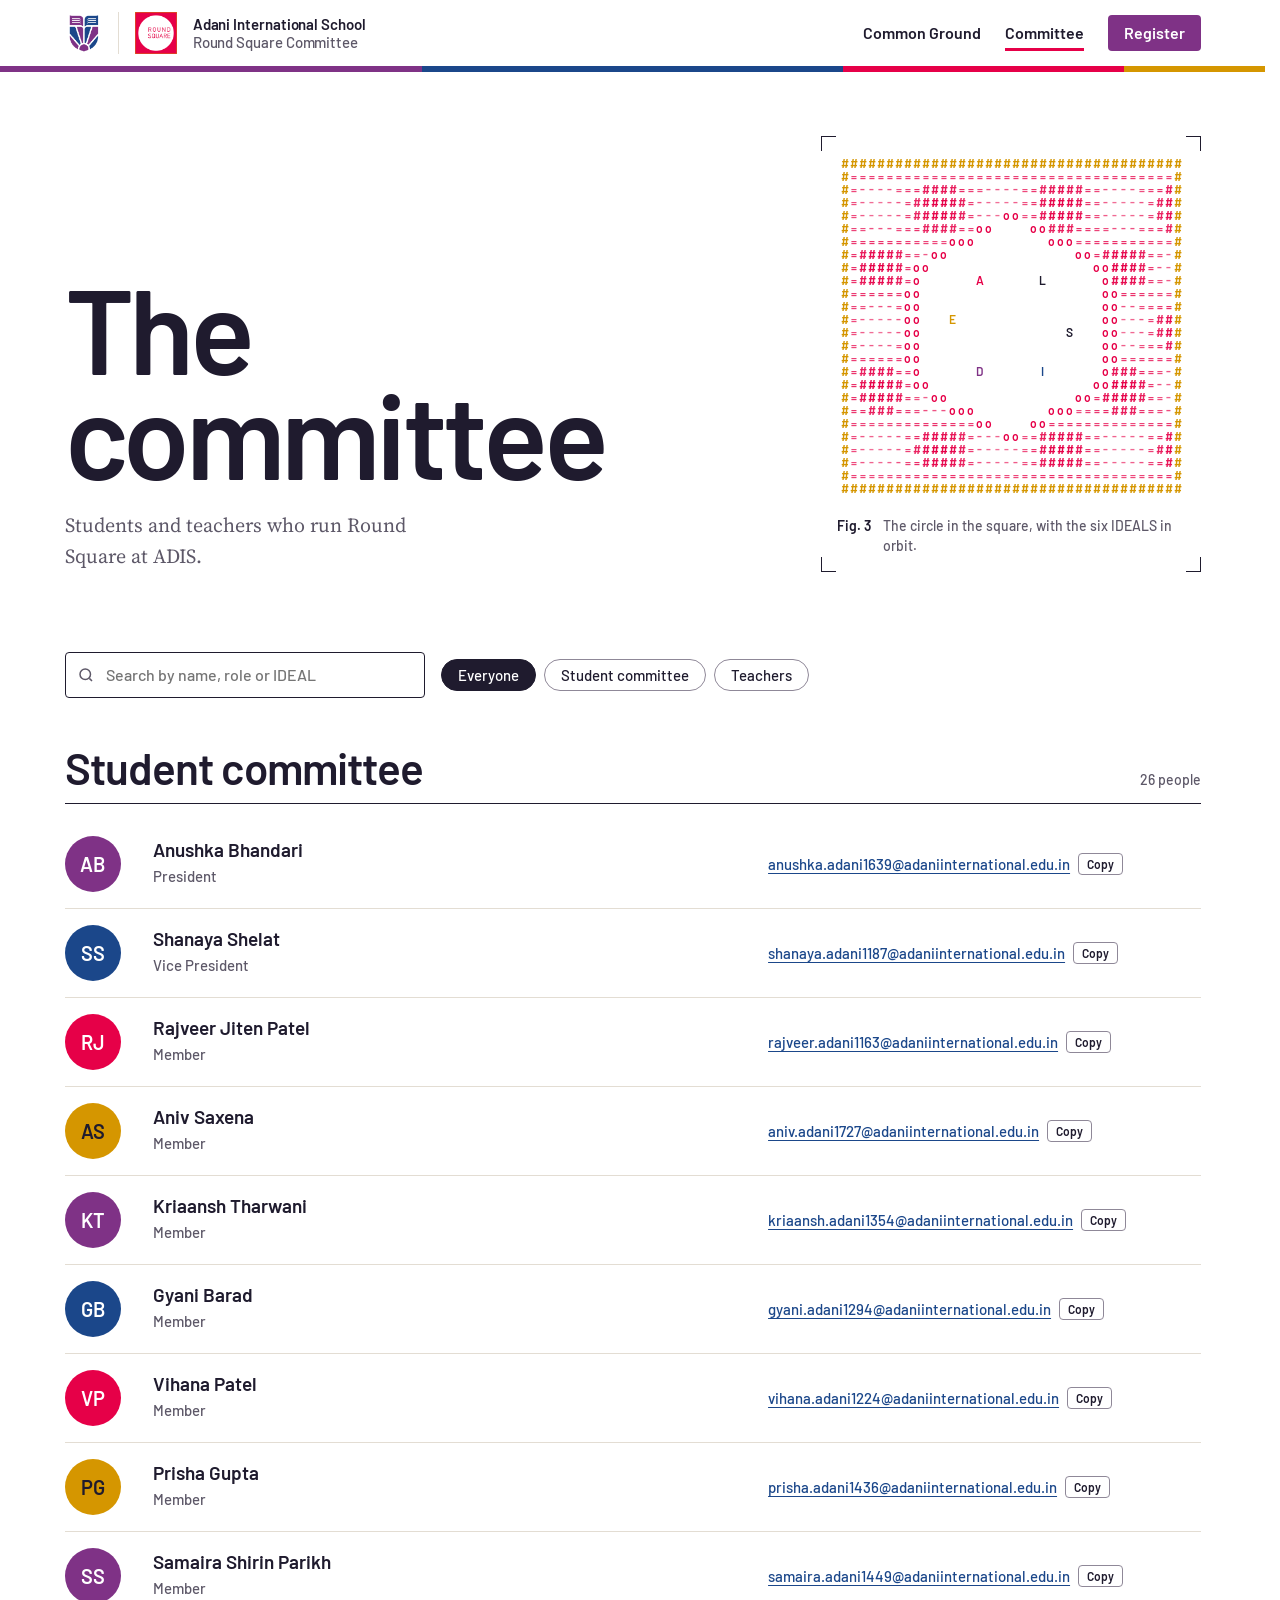
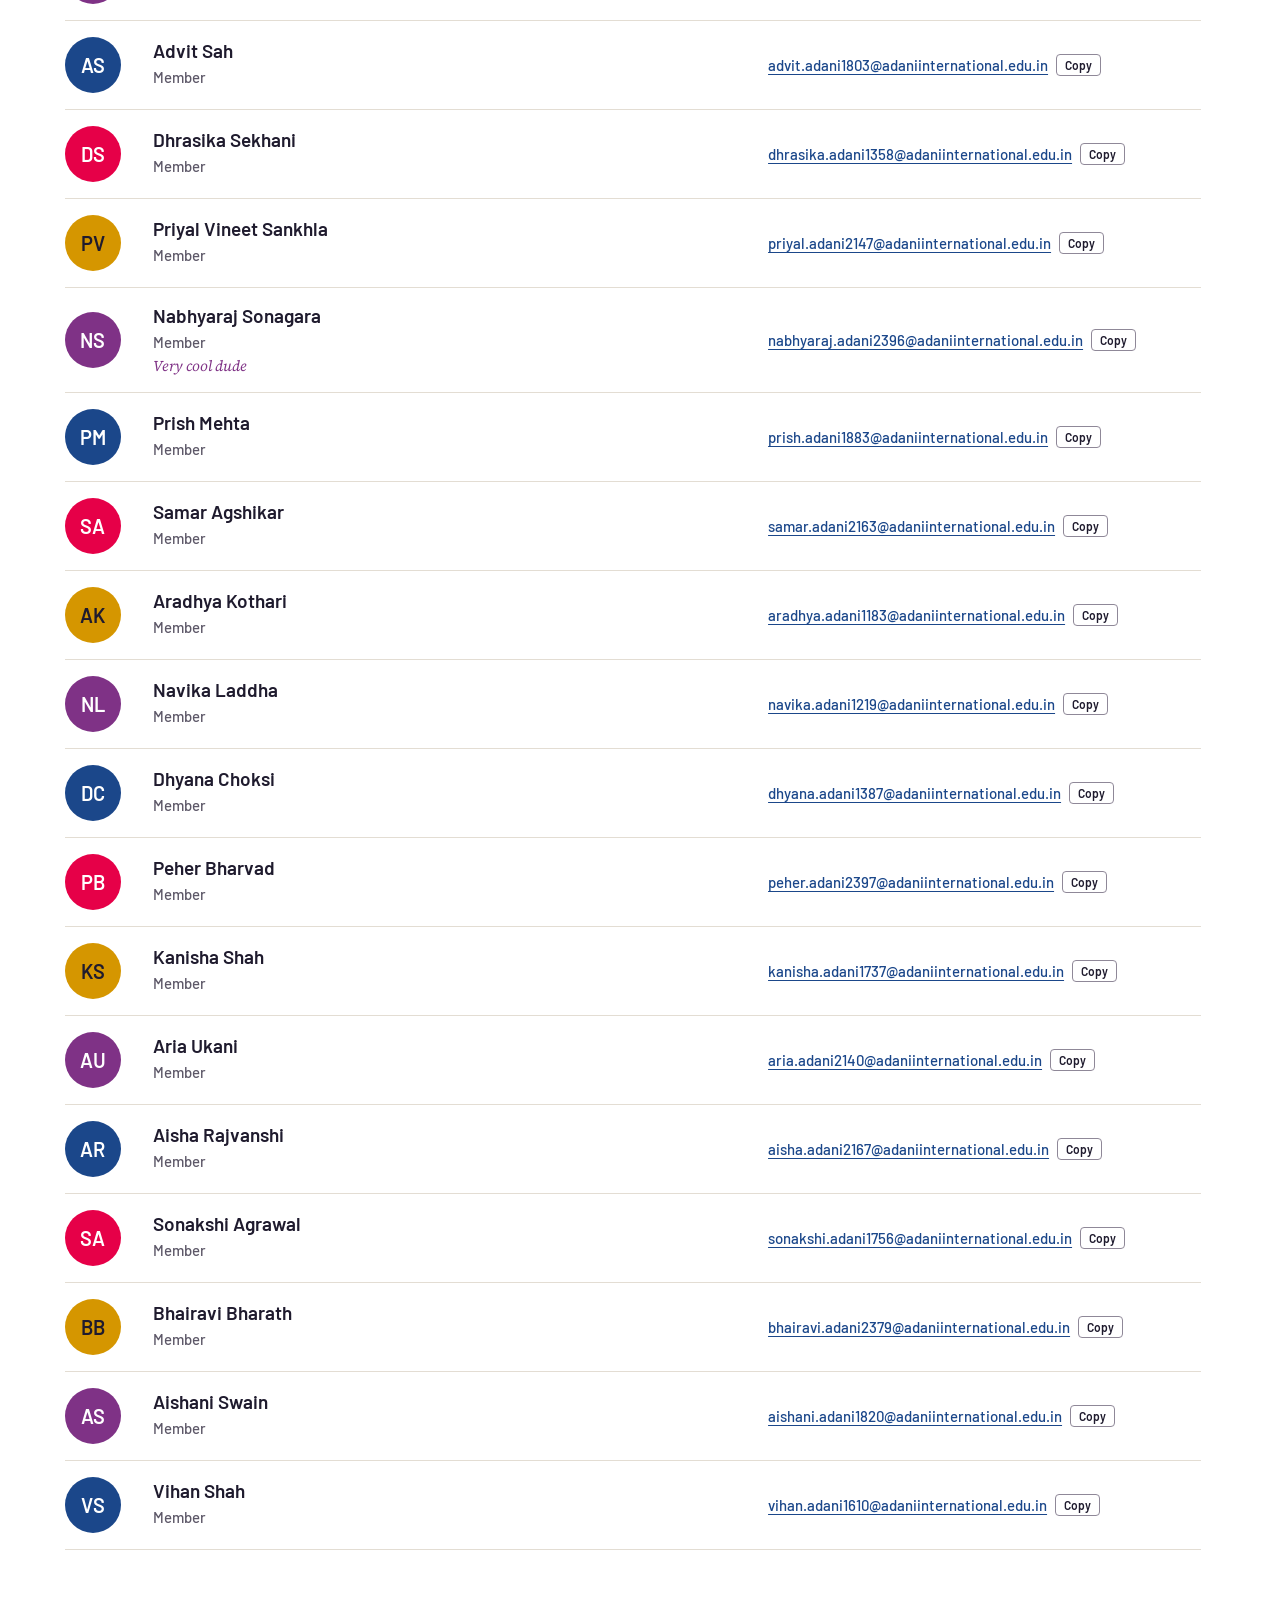
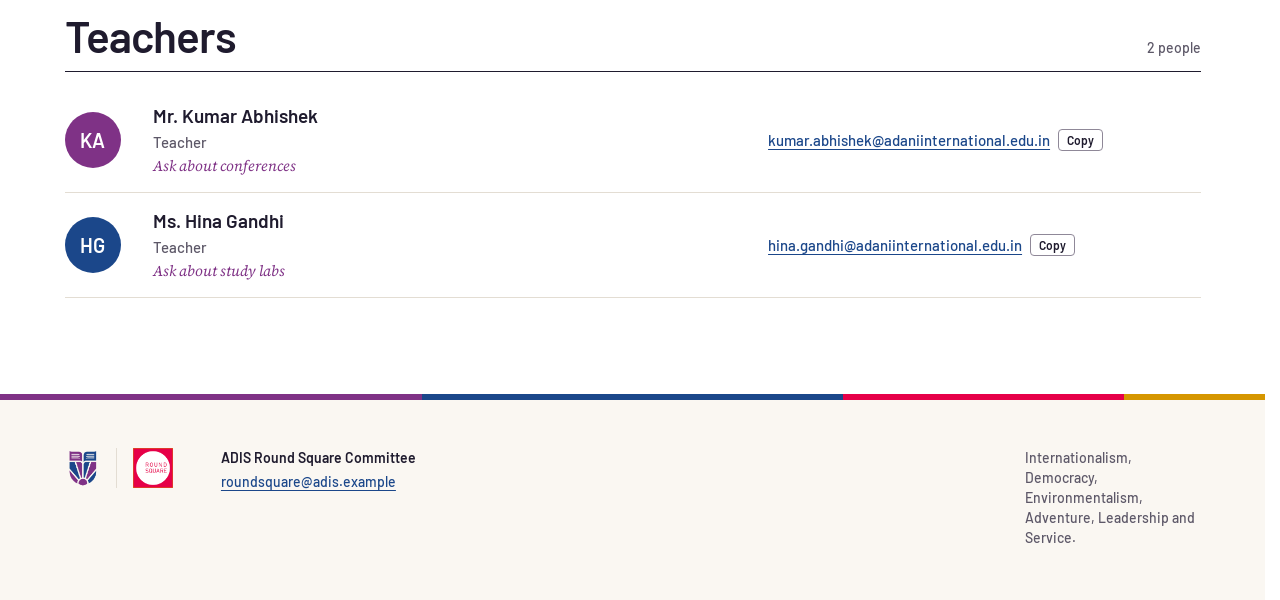
==== commit 7422e9a2: "Real events from the RS folders, teachers, bulletin filters and details; remove join-the-committee s" ====
--- a/committee.html
+++ b/committee.html
@@ -9,7 +9,7 @@
   <link rel="preconnect" href="https://fonts.googleapis.com">
   <link rel="preconnect" href="https://fonts.gstatic.com" crossorigin>
   <link href="https://fonts.googleapis.com/css2?family=Barlow:wght@400;500;600;700&family=Source+Serif+4:ital,opsz,wght@0,8..60,400;0,8..60,600;1,8..60,400&display=swap" rel="stylesheet">
-  <link rel="stylesheet" href="css/styles.css?v=10">
+  <link rel="stylesheet" href="css/styles.css?v=11">
 </head>
 <body data-page="committee">
   <header id="site-header"></header>
@@ -40,23 +40,15 @@
           <div class="chips" id="group-filter" role="group" aria-label="Filter by group"></div>
         </div>
         <div id="members"></div>
-
-        <div class="contact-strip">
-          <div>
-            <p class="title">Want to join the committee?</p>
-            <p class="caption" style="margin-top:4px">Student committee elections are held every April.</p>
-          </div>
-          <a class="btn primary" id="mail-all" href="#">Email the committee</a>
-        </div>
       </div>
     </section>
   </main>
 
   <footer id="site-footer"></footer>
 
-  <script src="js/data.js?v=10"></script>
-  <script src="js/main.js?v=10"></script>
-  <script src="js/ascii.js?v=10"></script>
-  <script src="js/committee.js?v=10"></script>
+  <script src="js/data.js?v=11"></script>
+  <script src="js/main.js?v=11"></script>
+  <script src="js/ascii.js?v=11"></script>
+  <script src="js/committee.js?v=11"></script>
 </body>
 </html>
--- a/css/styles.css
+++ b/css/styles.css
@@ -325,6 +325,23 @@
 .upcoming .info { min-width: 0; flex: 1; }
 .upcoming .go { flex: none; align-self: center; font: 600 14px/18px var(--font-sans); color: var(--ink); text-decoration: none; padding: 6px 10px; border: 1px solid var(--ink); border-radius: var(--radius-sm); transition: background .2s, color .2s; }
 .upcoming .go:hover { background: var(--ink); color: var(--on-brand); }
+.upcoming .up-type { display: inline-block; font: 600 13px/18px var(--font-sans); color: var(--ink-muted); margin-bottom: 2px; }
+.upcoming .up-type.t-postcard { color: var(--adis-blue); }
+.upcoming .up-type.t-collab { color: var(--rs-red-text); }
+.upcoming .up-type.t-conference { color: var(--adis-purple); }
+.upcoming .up-type.t-lab { color: var(--rs-gold-text); }
+.upcoming .up-closed { margin-top: var(--space-2); font: 600 14px/18px var(--font-sans); color: var(--rs-red-text); }
+.upcoming .empty { display: block; color: var(--ink-muted); }
+.up-more { margin-top: var(--space-2); }
+.up-more summary { display: inline-flex; align-items: center; gap: 6px; cursor: pointer; font: 600 14px/20px var(--font-sans); color: var(--adis-blue); list-style: none; }
+.up-more summary::-webkit-details-marker { display: none; }
+.up-more summary::before { content: ""; width: 8px; height: 8px; border: 2px solid currentColor; border-radius: 1px; transition: border-radius .35s var(--ease-bounce), background .2s; }
+.up-more[open] summary::before { border-radius: 50%; background: currentColor; }
+.up-more p { margin: var(--space-2) 0 0; font-size: 15px; line-height: 23px; color: var(--ink-muted); }
+.up-more p b { display: block; font: 600 13px/18px var(--font-sans); color: var(--ink); }
+.up-toggle { margin-top: var(--space-4); }
+.up-toggle[hidden] { display: none; }
+@media (max-width: 480px) { .upcoming li { display: grid; grid-template-columns: 56px minmax(0, 1fr); } .upcoming .go { grid-column: 2; justify-self: start; } }
 .tminus { display: inline-flex; align-items: baseline; gap: 6px; margin-top: var(--space-2); font: 600 14px/18px var(--font-sans); color: var(--rs-gold-text); font-variant-numeric: tabular-nums; }
 .tminus .digits { display: inline-flex; perspective: 200px; }
 .tminus .digits b { display: inline-block; min-width: .62em; text-align: center; font-weight: 600; color: var(--ink); }
@@ -364,6 +381,7 @@
 .roster li:hover .avatar { border-radius: var(--radius-sm); transform: rotate(-8deg); }
 .roster .who strong { display: block; font: 600 19px/24px var(--font-sans); }
 .roster .who span, .roster .grade { font: 500 15px/20px var(--font-sans); color: var(--ink-muted); }
+.roster .who .note { display: block; font: italic 400 15px/20px var(--font-serif); color: var(--adis-purple); }
 .roster .grade b { display: block; color: var(--ink); font-weight: 500; }
 .contact { display: flex; flex-direction: column; gap: 2px; min-width: 0; }
 .contact-row { display: flex; align-items: center; gap: var(--space-2); min-width: 0; }
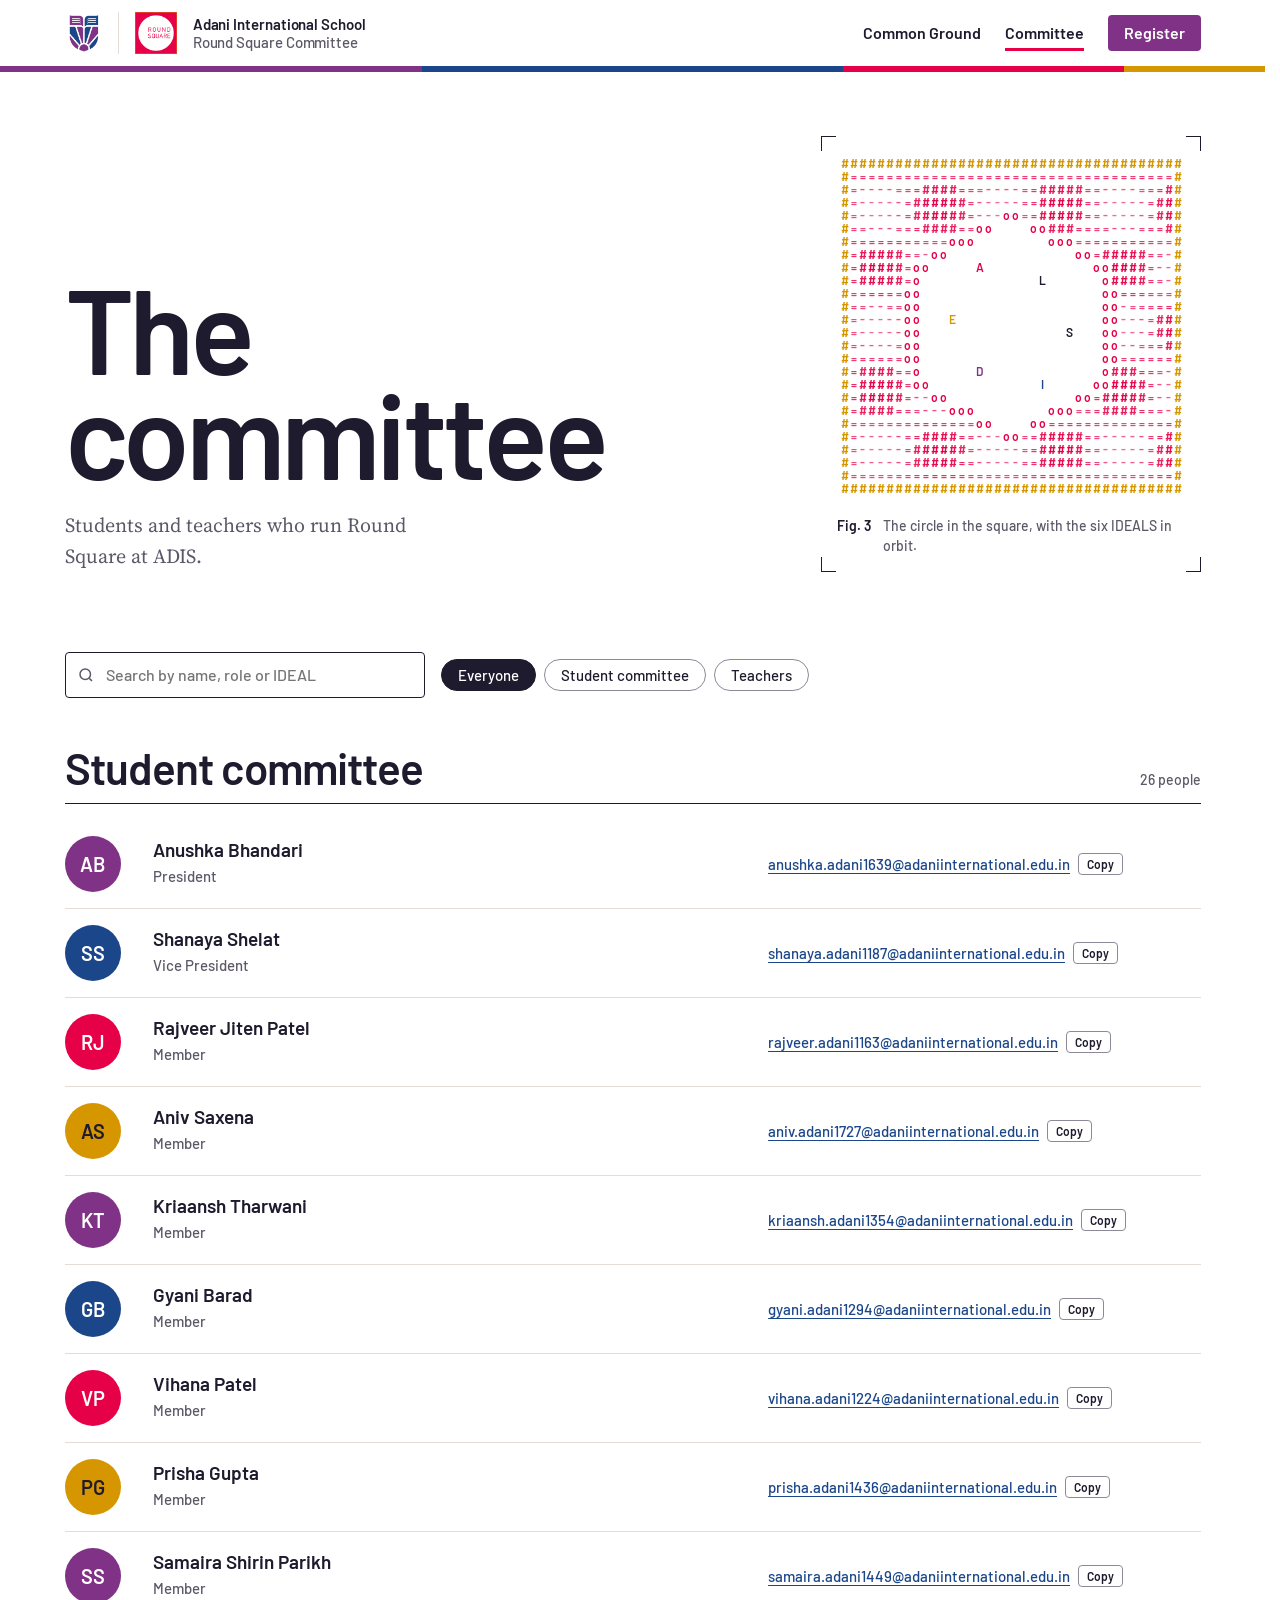
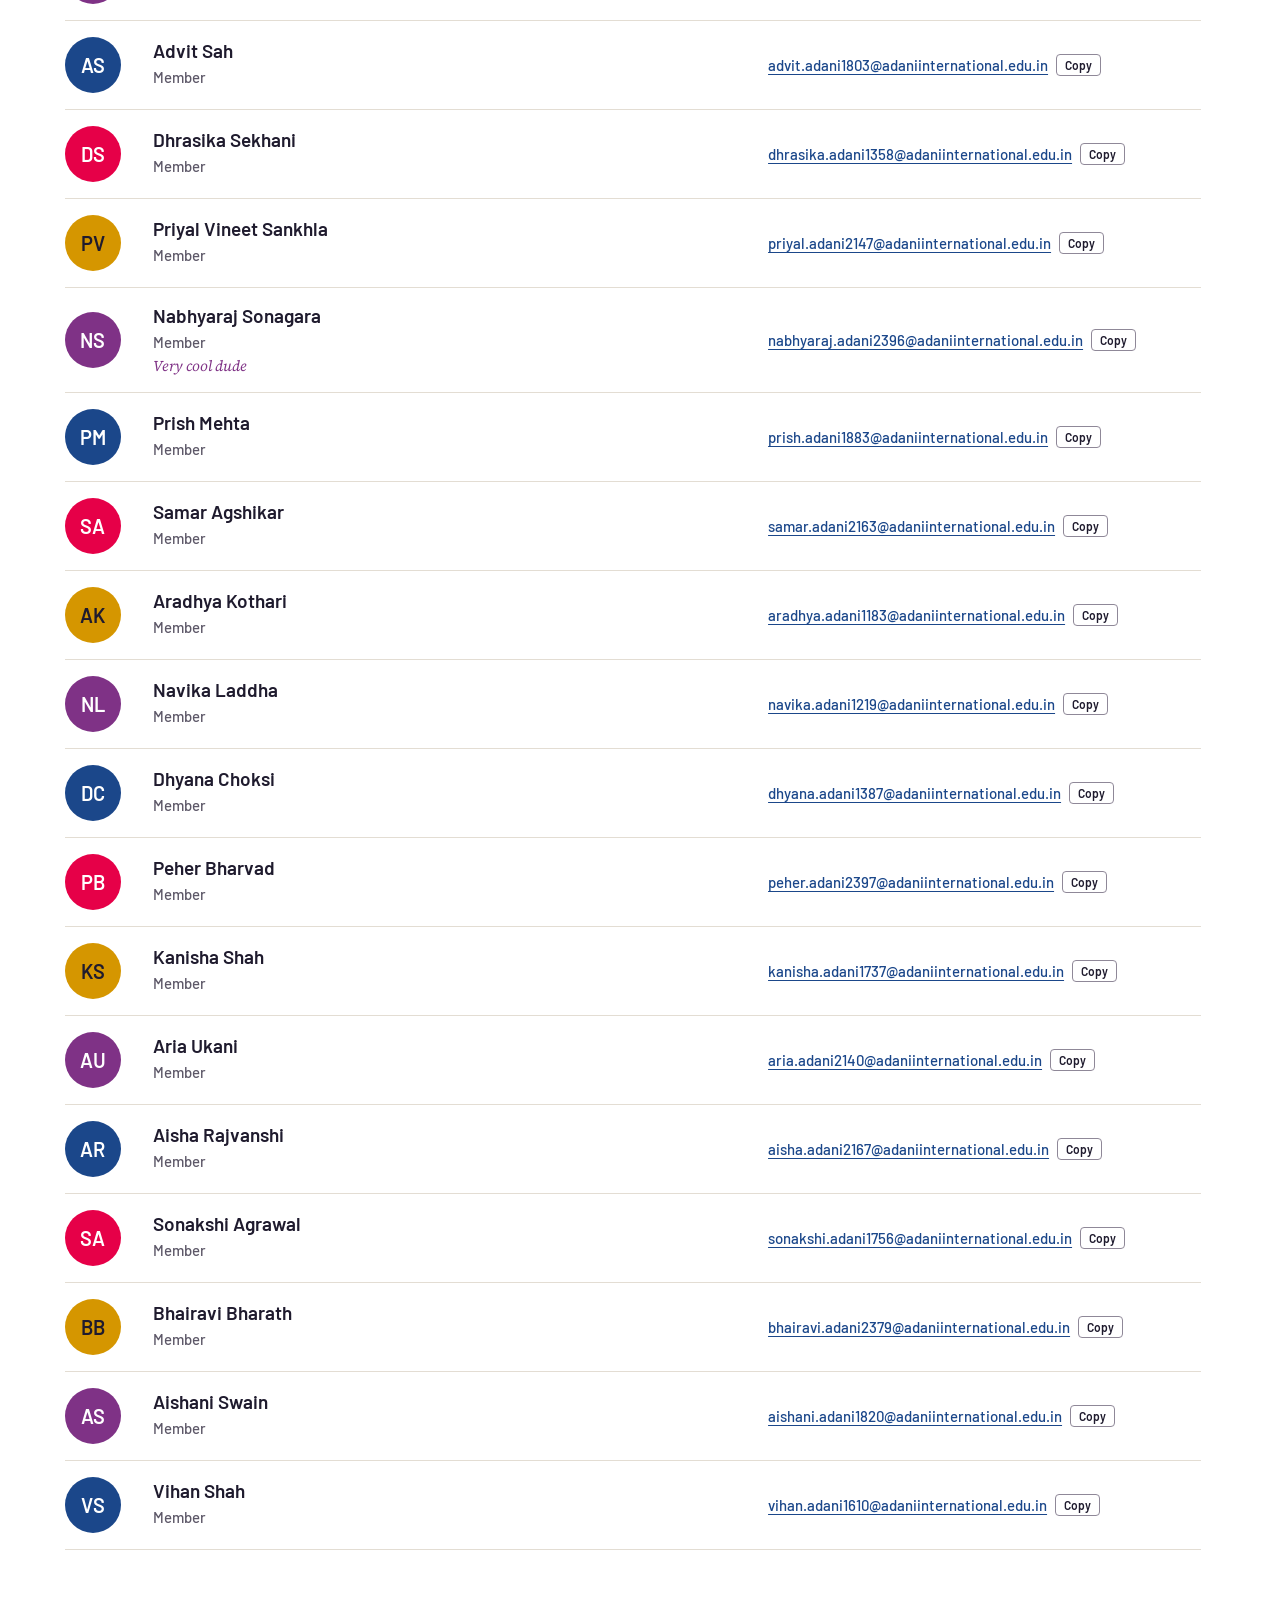
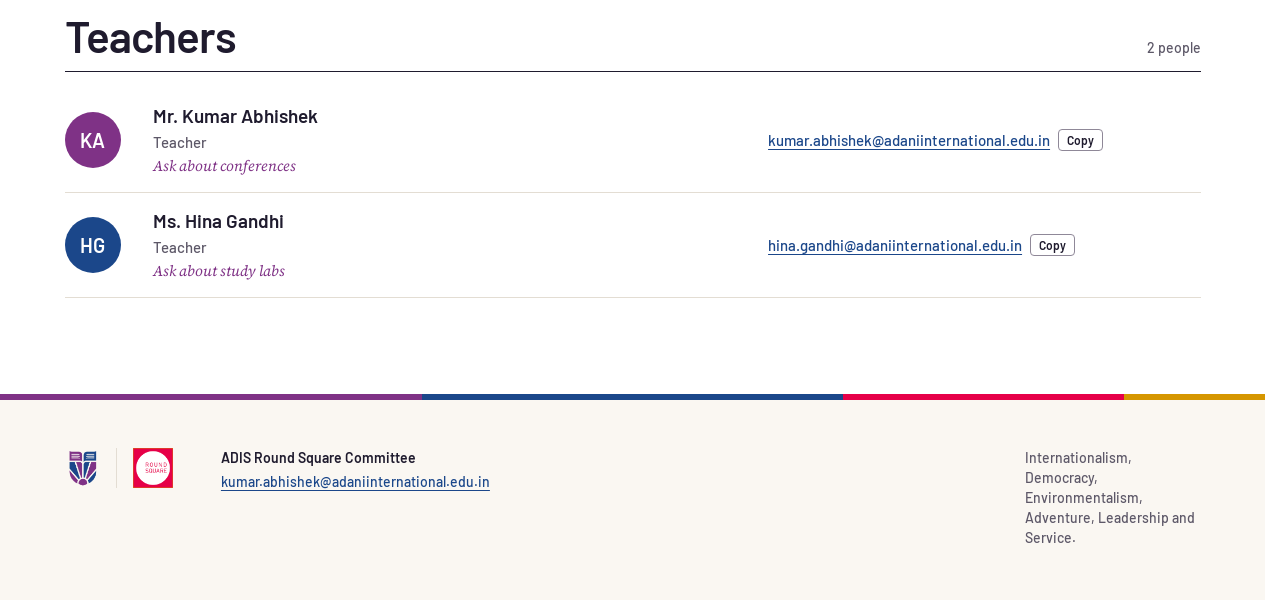
==== commit 104dc696: "Committee email to Mr. Kumar Abhishek; newsletter and highlights from real RS material; event codes " ====
--- a/committee.html
+++ b/committee.html
@@ -9,7 +9,7 @@
   <link rel="preconnect" href="https://fonts.googleapis.com">
   <link rel="preconnect" href="https://fonts.gstatic.com" crossorigin>
   <link href="https://fonts.googleapis.com/css2?family=Barlow:wght@400;500;600;700&family=Source+Serif+4:ital,opsz,wght@0,8..60,400;0,8..60,600;1,8..60,400&display=swap" rel="stylesheet">
-  <link rel="stylesheet" href="css/styles.css?v=11">
+  <link rel="stylesheet" href="css/styles.css?v=12">
 </head>
 <body data-page="committee">
   <header id="site-header"></header>
@@ -46,9 +46,9 @@
 
   <footer id="site-footer"></footer>
 
-  <script src="js/data.js?v=11"></script>
-  <script src="js/main.js?v=11"></script>
-  <script src="js/ascii.js?v=11"></script>
-  <script src="js/committee.js?v=11"></script>
+  <script src="js/data.js?v=12"></script>
+  <script src="js/main.js?v=12"></script>
+  <script src="js/ascii.js?v=12"></script>
+  <script src="js/committee.js?v=12"></script>
 </body>
 </html>
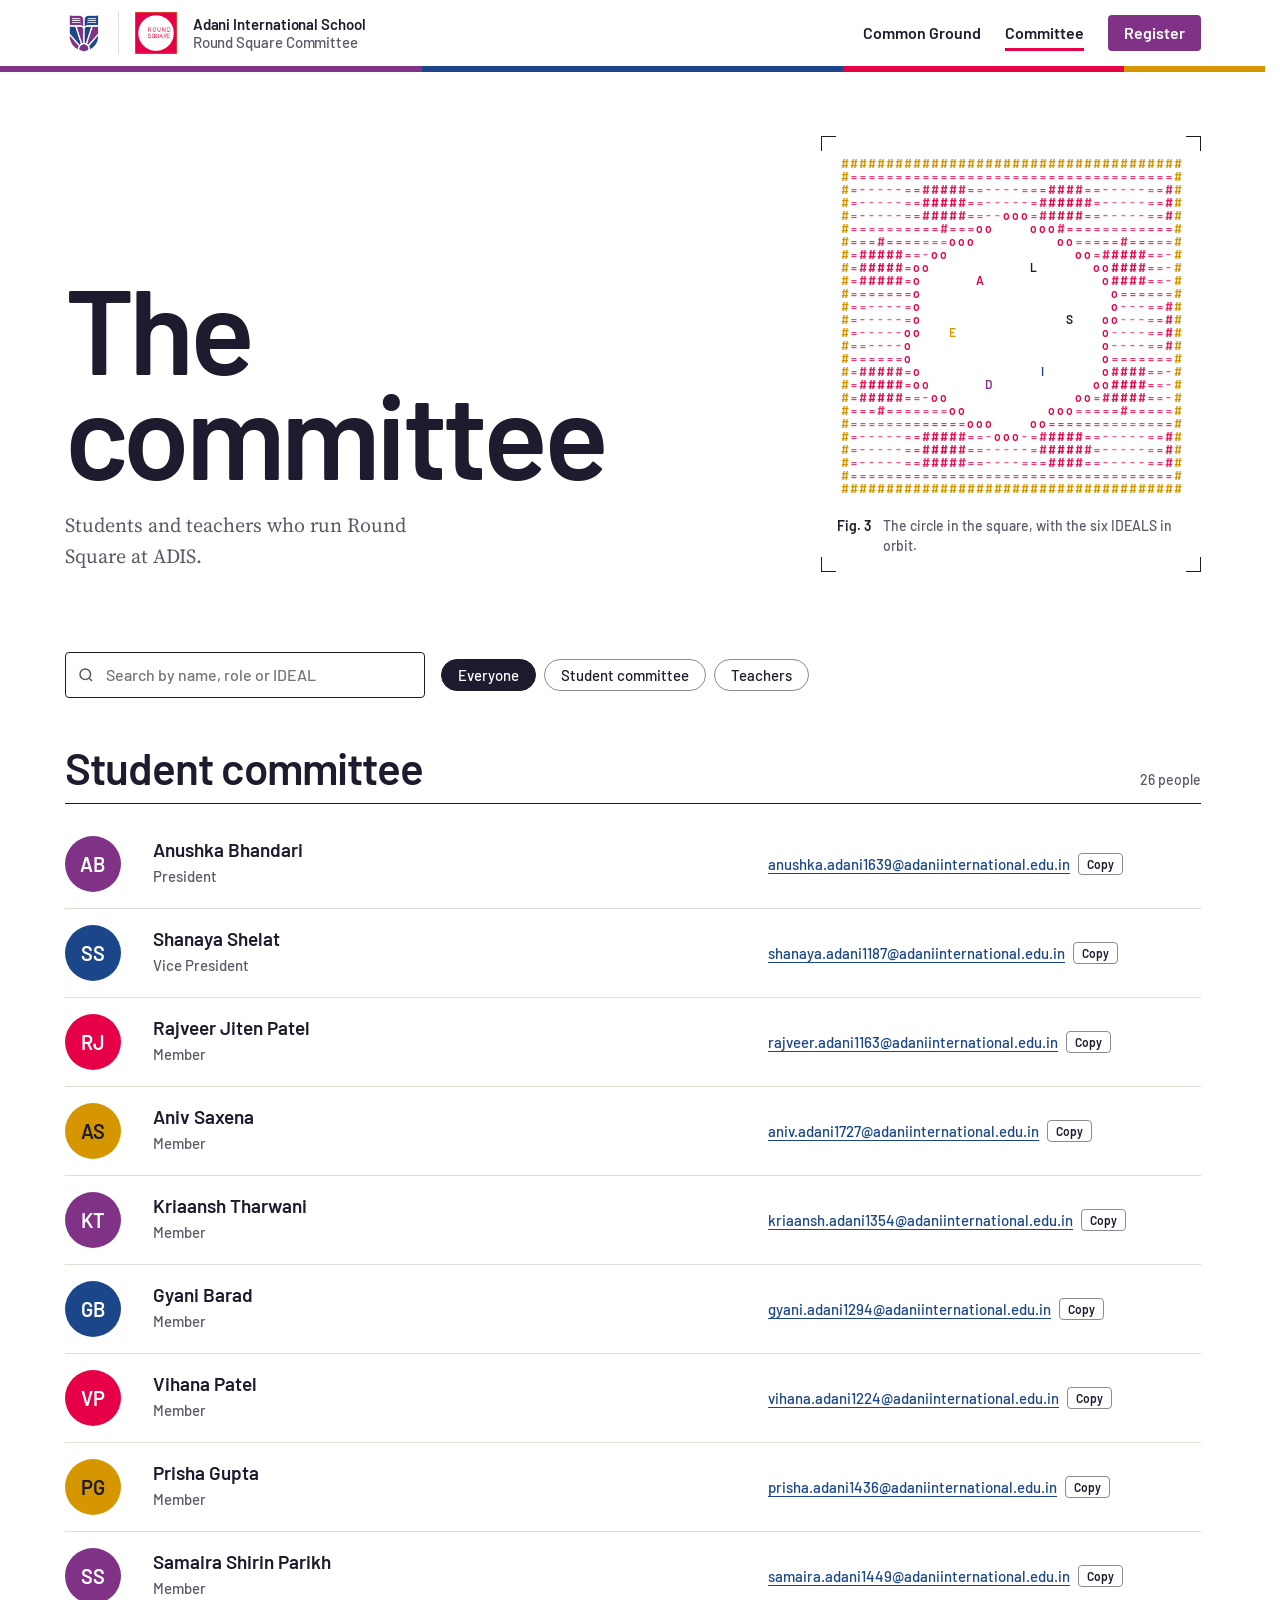
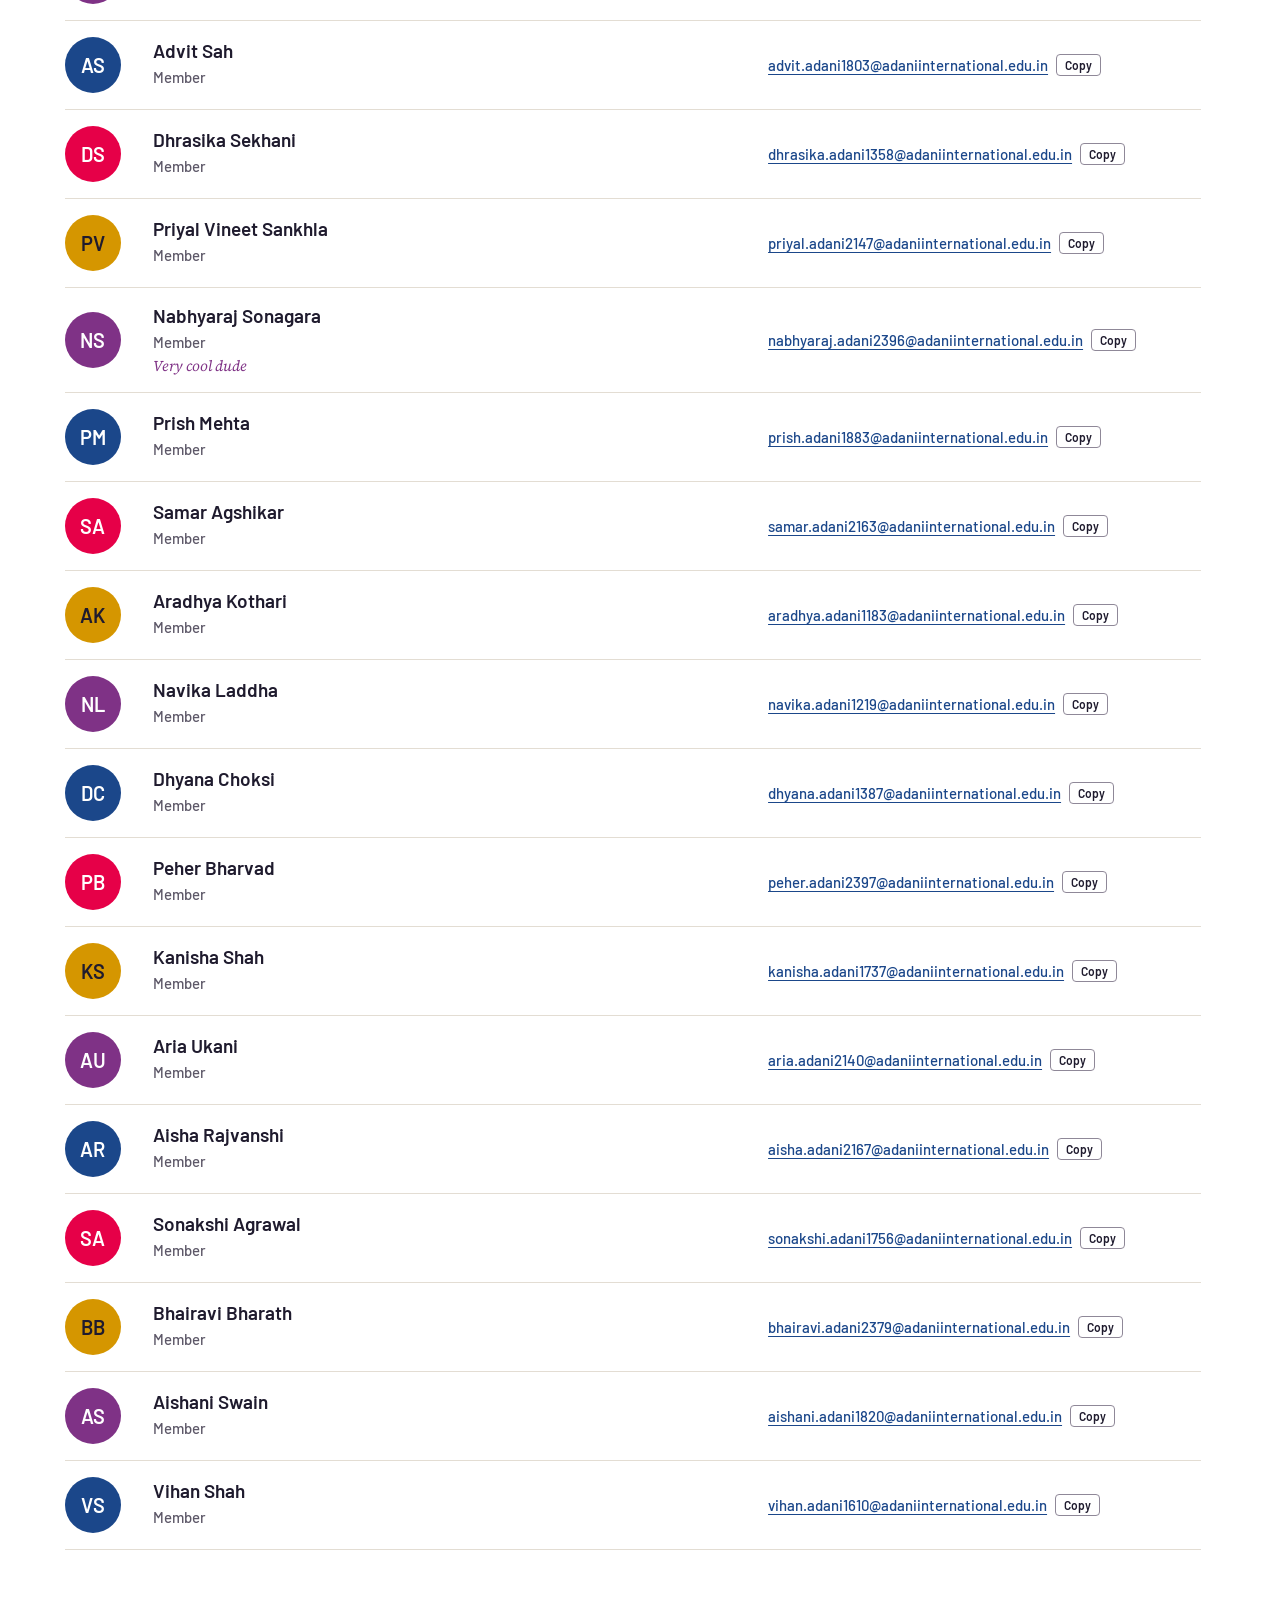
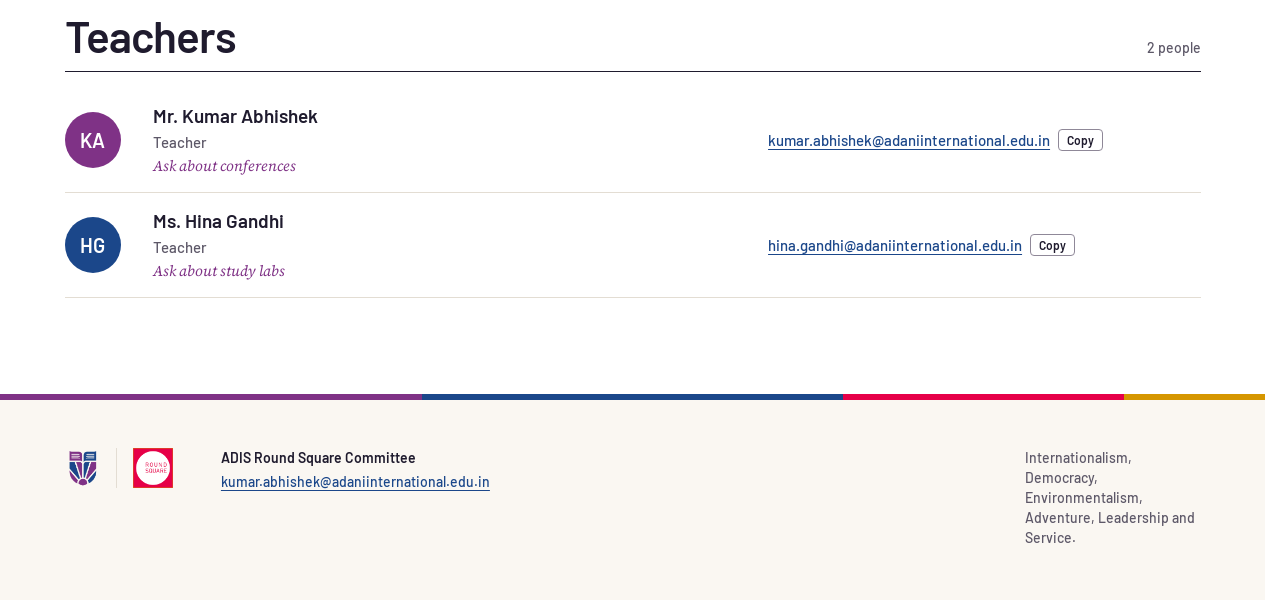
==== commit 3f5ab65e: "Route sign-ups to the committee Google Sheet via an Apps Script web app Co-Authored-By: Claude Opus " ====
--- a/committee.html
+++ b/committee.html
@@ -46,7 +46,7 @@
 
   <footer id="site-footer"></footer>
 
-  <script src="js/data.js?v=12"></script>
+  <script src="js/data.js?v=13"></script>
   <script src="js/main.js?v=12"></script>
   <script src="js/ascii.js?v=12"></script>
   <script src="js/committee.js?v=12"></script>
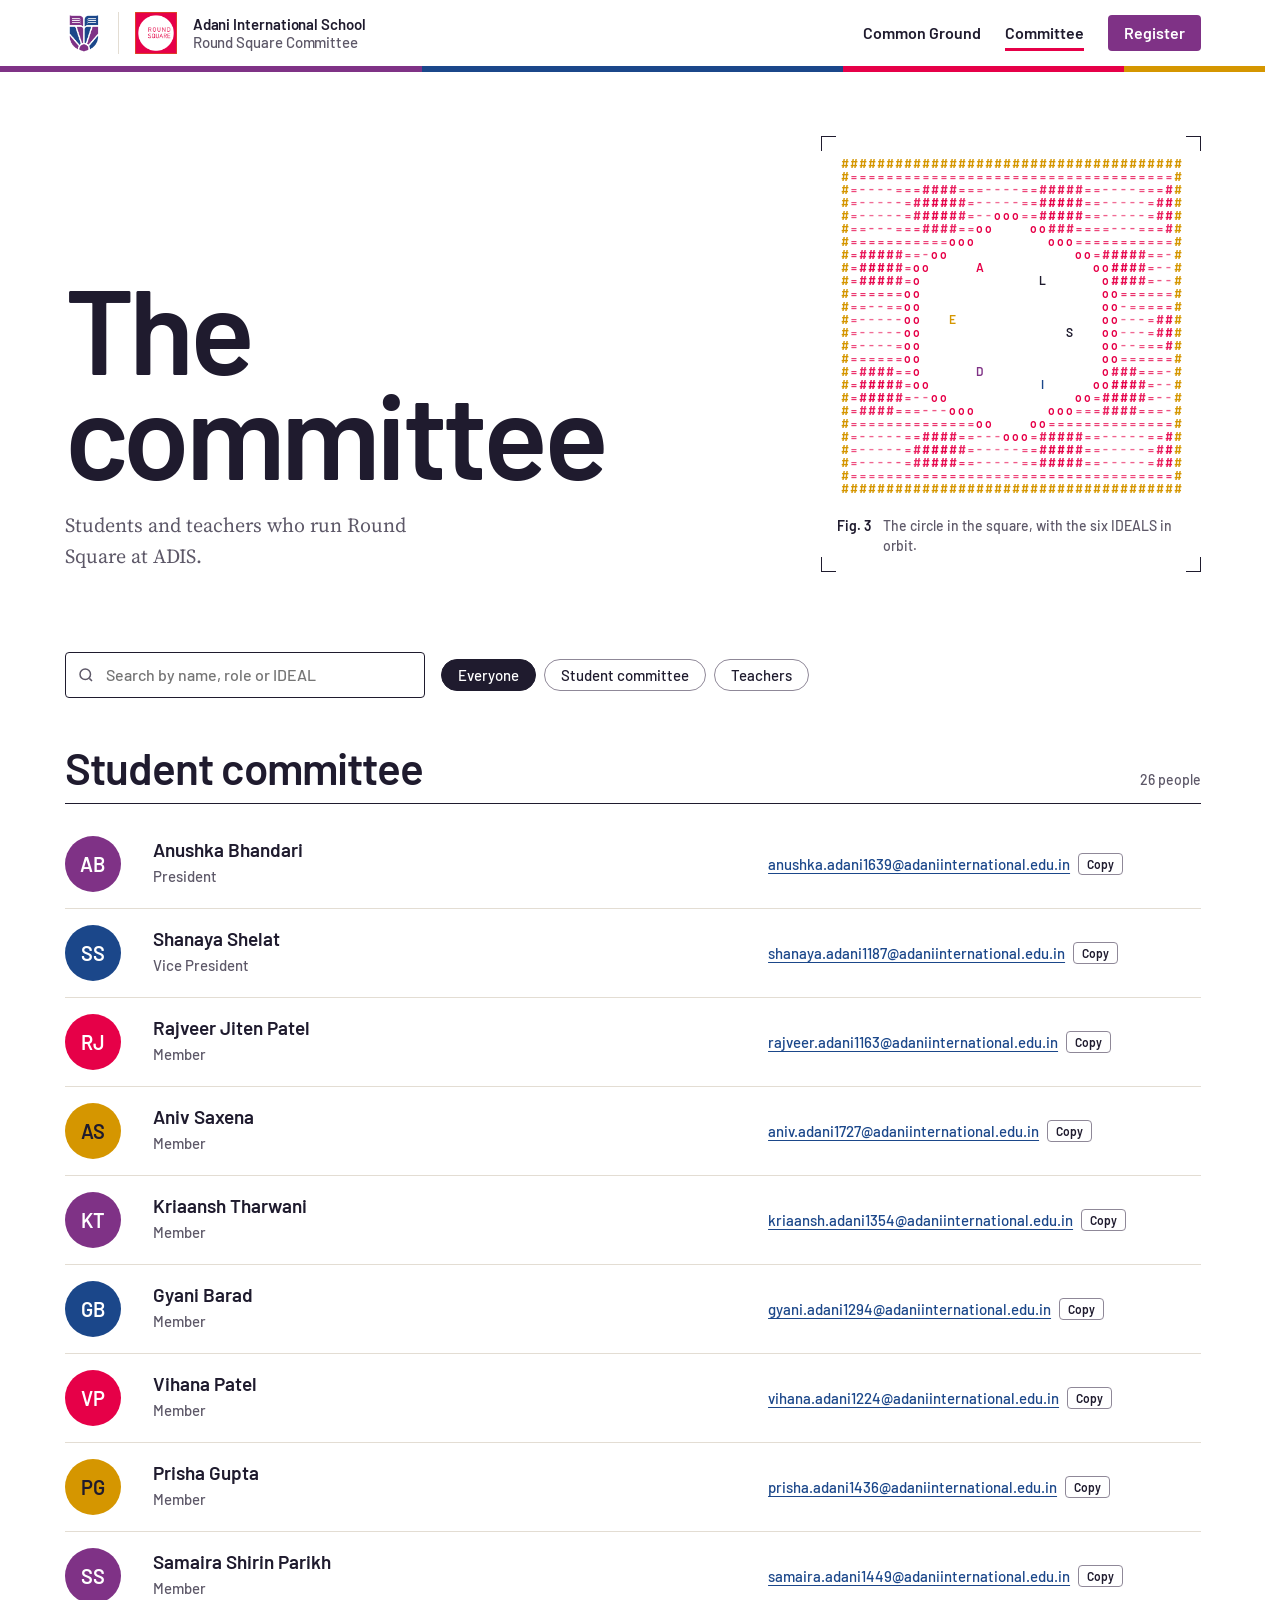
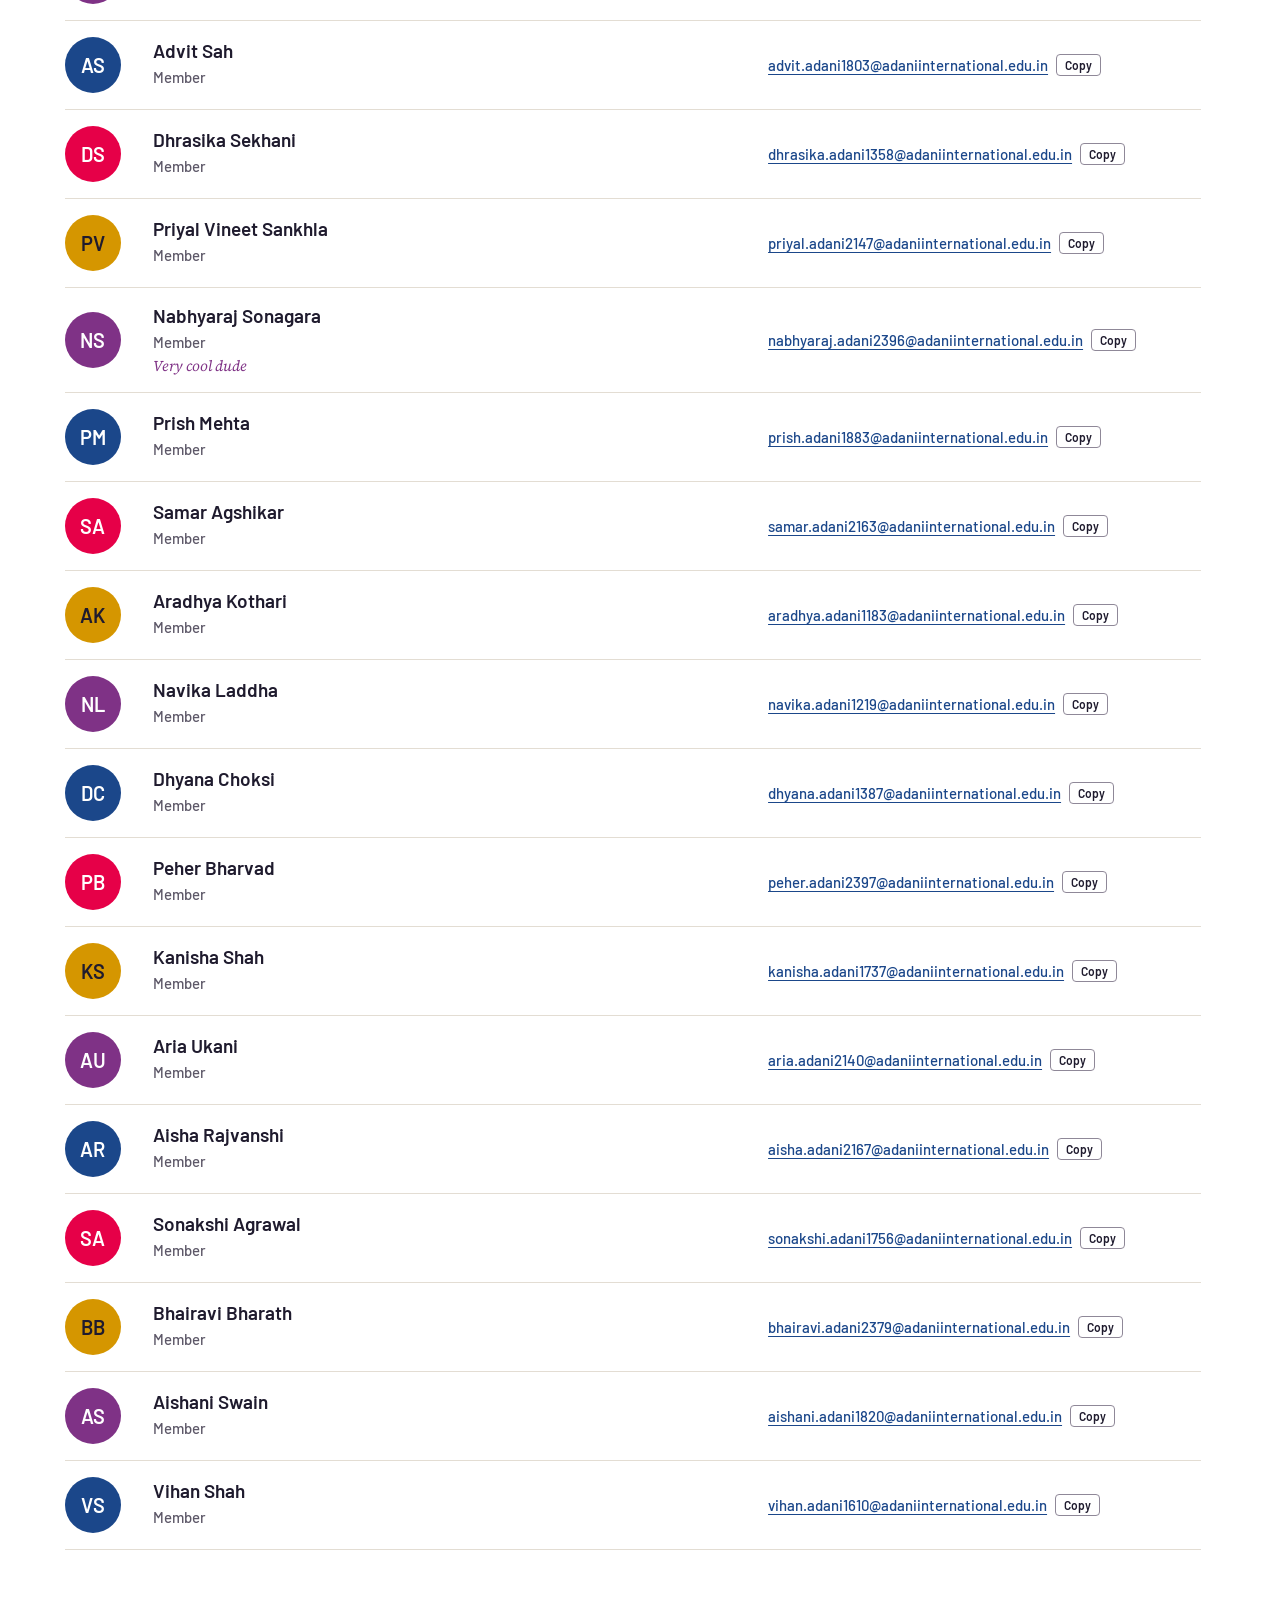
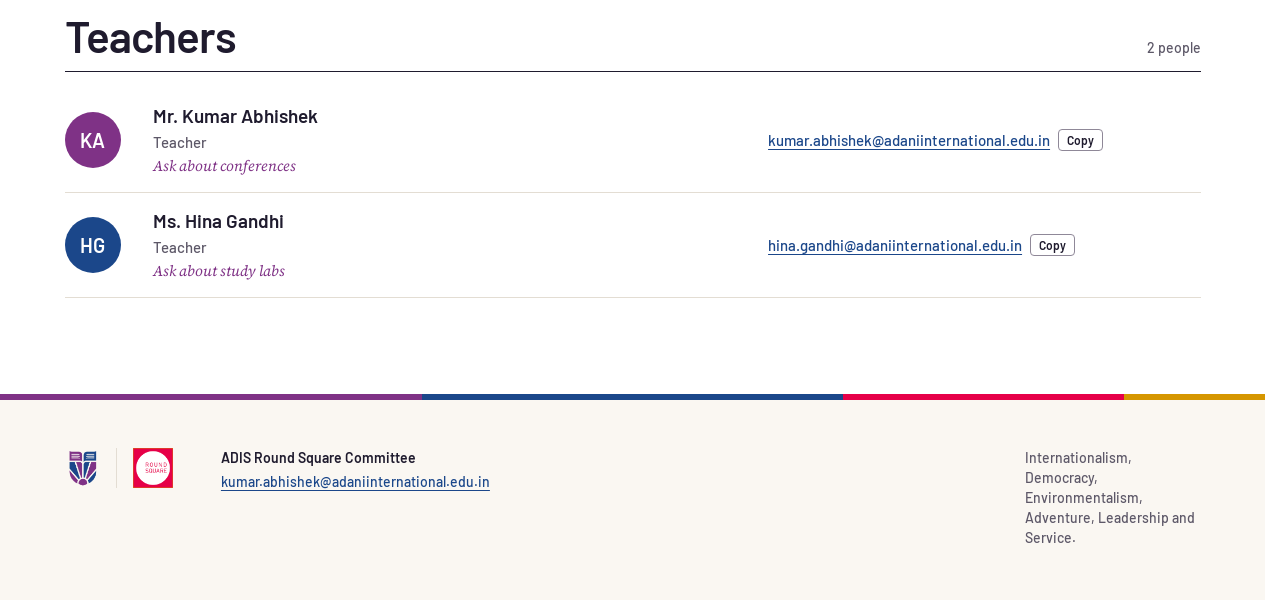
==== commit f36570a9: "Send registrations to the committee's Google Sheet via an Apps Script web app that fills columns by " ====
--- a/committee.html
+++ b/committee.html
@@ -9,7 +9,7 @@
   <link rel="preconnect" href="https://fonts.googleapis.com">
   <link rel="preconnect" href="https://fonts.gstatic.com" crossorigin>
   <link href="https://fonts.googleapis.com/css2?family=Barlow:wght@400;500;600;700&family=Source+Serif+4:ital,opsz,wght@0,8..60,400;0,8..60,600;1,8..60,400&display=swap" rel="stylesheet">
-  <link rel="stylesheet" href="css/styles.css?v=12">
+  <link rel="stylesheet" href="css/styles.css?v=13">
 </head>
 <body data-page="committee">
   <header id="site-header"></header>
@@ -47,8 +47,8 @@
   <footer id="site-footer"></footer>
 
   <script src="js/data.js?v=13"></script>
-  <script src="js/main.js?v=12"></script>
-  <script src="js/ascii.js?v=12"></script>
-  <script src="js/committee.js?v=12"></script>
+  <script src="js/main.js?v=13"></script>
+  <script src="js/ascii.js?v=13"></script>
+  <script src="js/committee.js?v=13"></script>
 </body>
 </html>
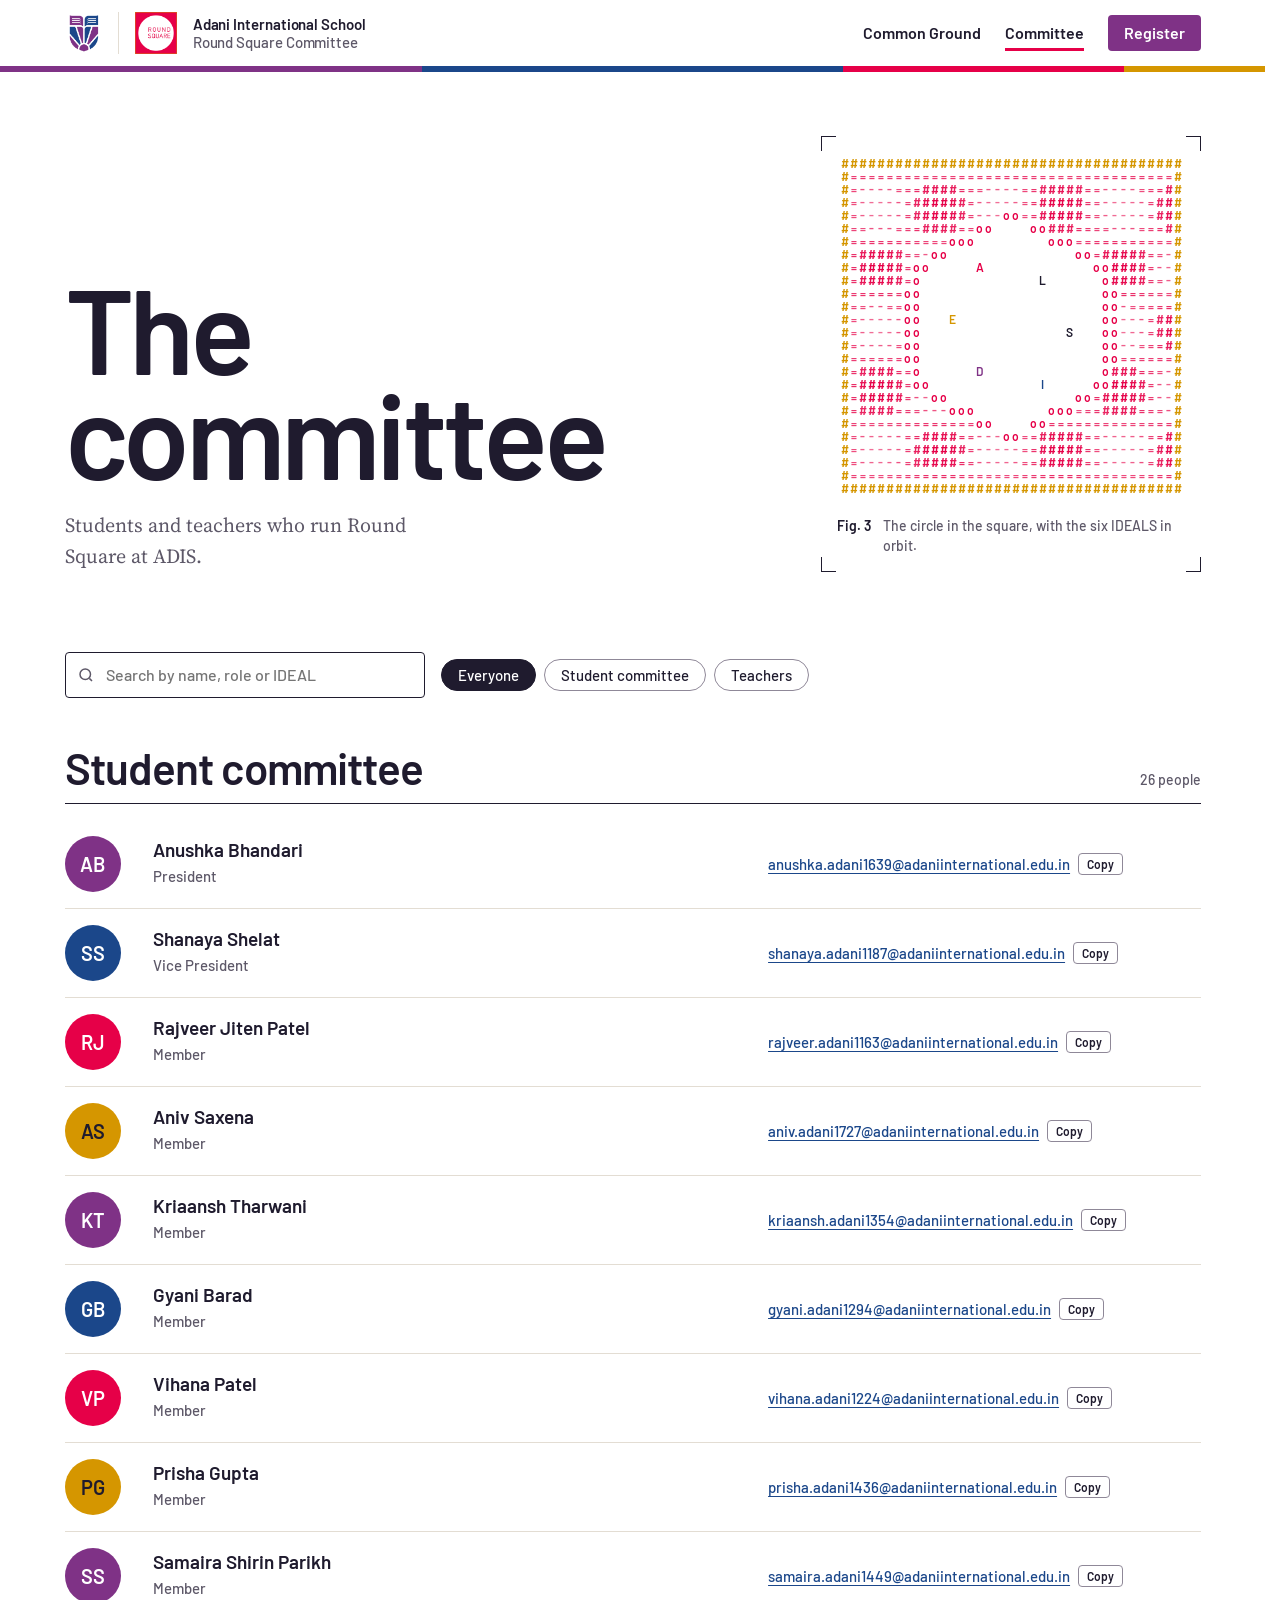
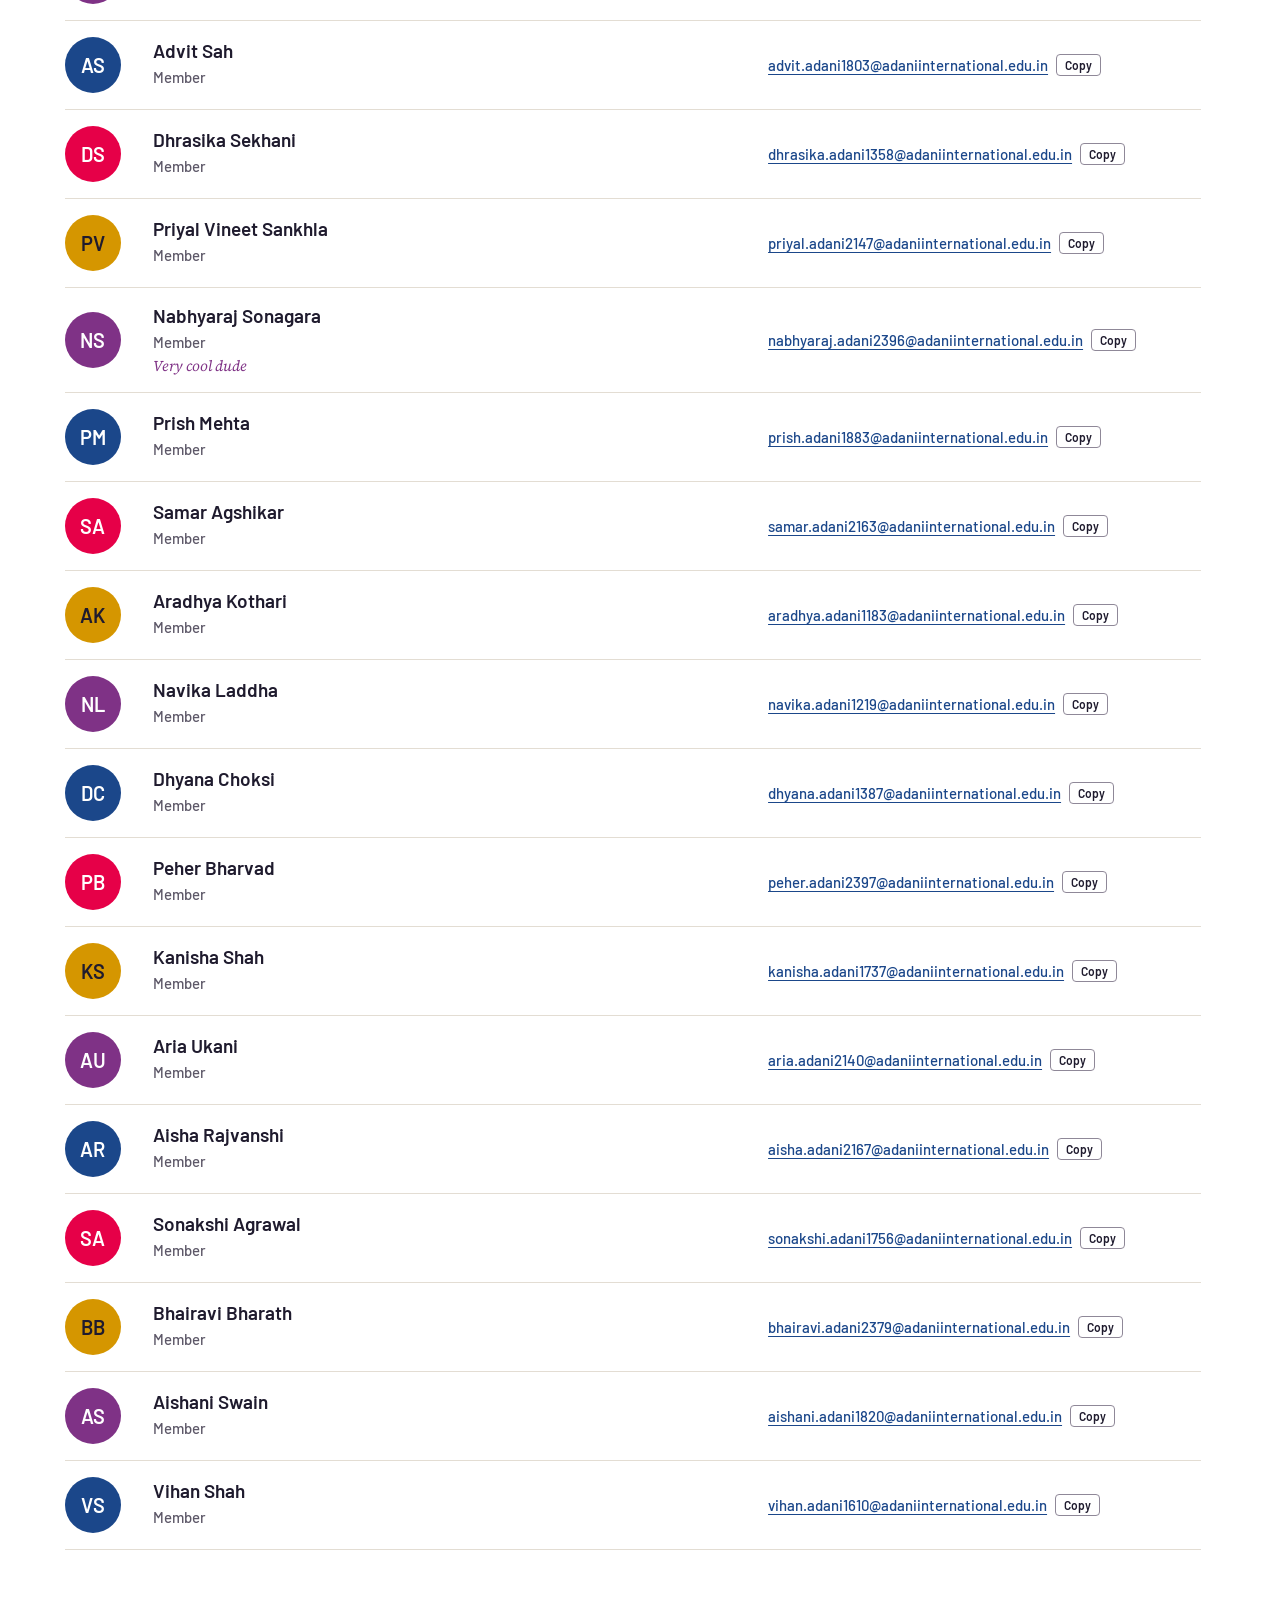
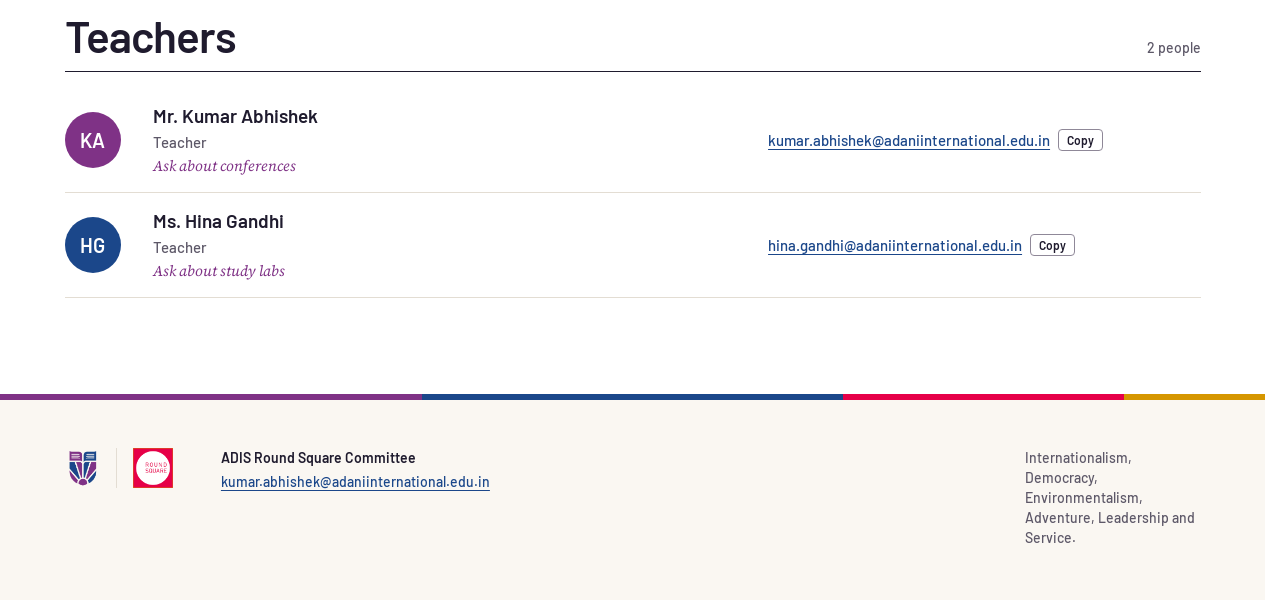
==== commit 786c94c6: "Point registrations at the committee's Apps Script web app" ====
--- a/committee.html
+++ b/committee.html
@@ -9,7 +9,7 @@
   <link rel="preconnect" href="https://fonts.googleapis.com">
   <link rel="preconnect" href="https://fonts.gstatic.com" crossorigin>
   <link href="https://fonts.googleapis.com/css2?family=Barlow:wght@400;500;600;700&family=Source+Serif+4:ital,opsz,wght@0,8..60,400;0,8..60,600;1,8..60,400&display=swap" rel="stylesheet">
-  <link rel="stylesheet" href="css/styles.css?v=13">
+  <link rel="stylesheet" href="css/styles.css?v=14">
 </head>
 <body data-page="committee">
   <header id="site-header"></header>
@@ -46,9 +46,9 @@
 
   <footer id="site-footer"></footer>
 
-  <script src="js/data.js?v=13"></script>
-  <script src="js/main.js?v=13"></script>
-  <script src="js/ascii.js?v=13"></script>
-  <script src="js/committee.js?v=13"></script>
+  <script src="js/data.js?v=14"></script>
+  <script src="js/main.js?v=14"></script>
+  <script src="js/ascii.js?v=14"></script>
+  <script src="js/committee.js?v=14"></script>
 </body>
 </html>
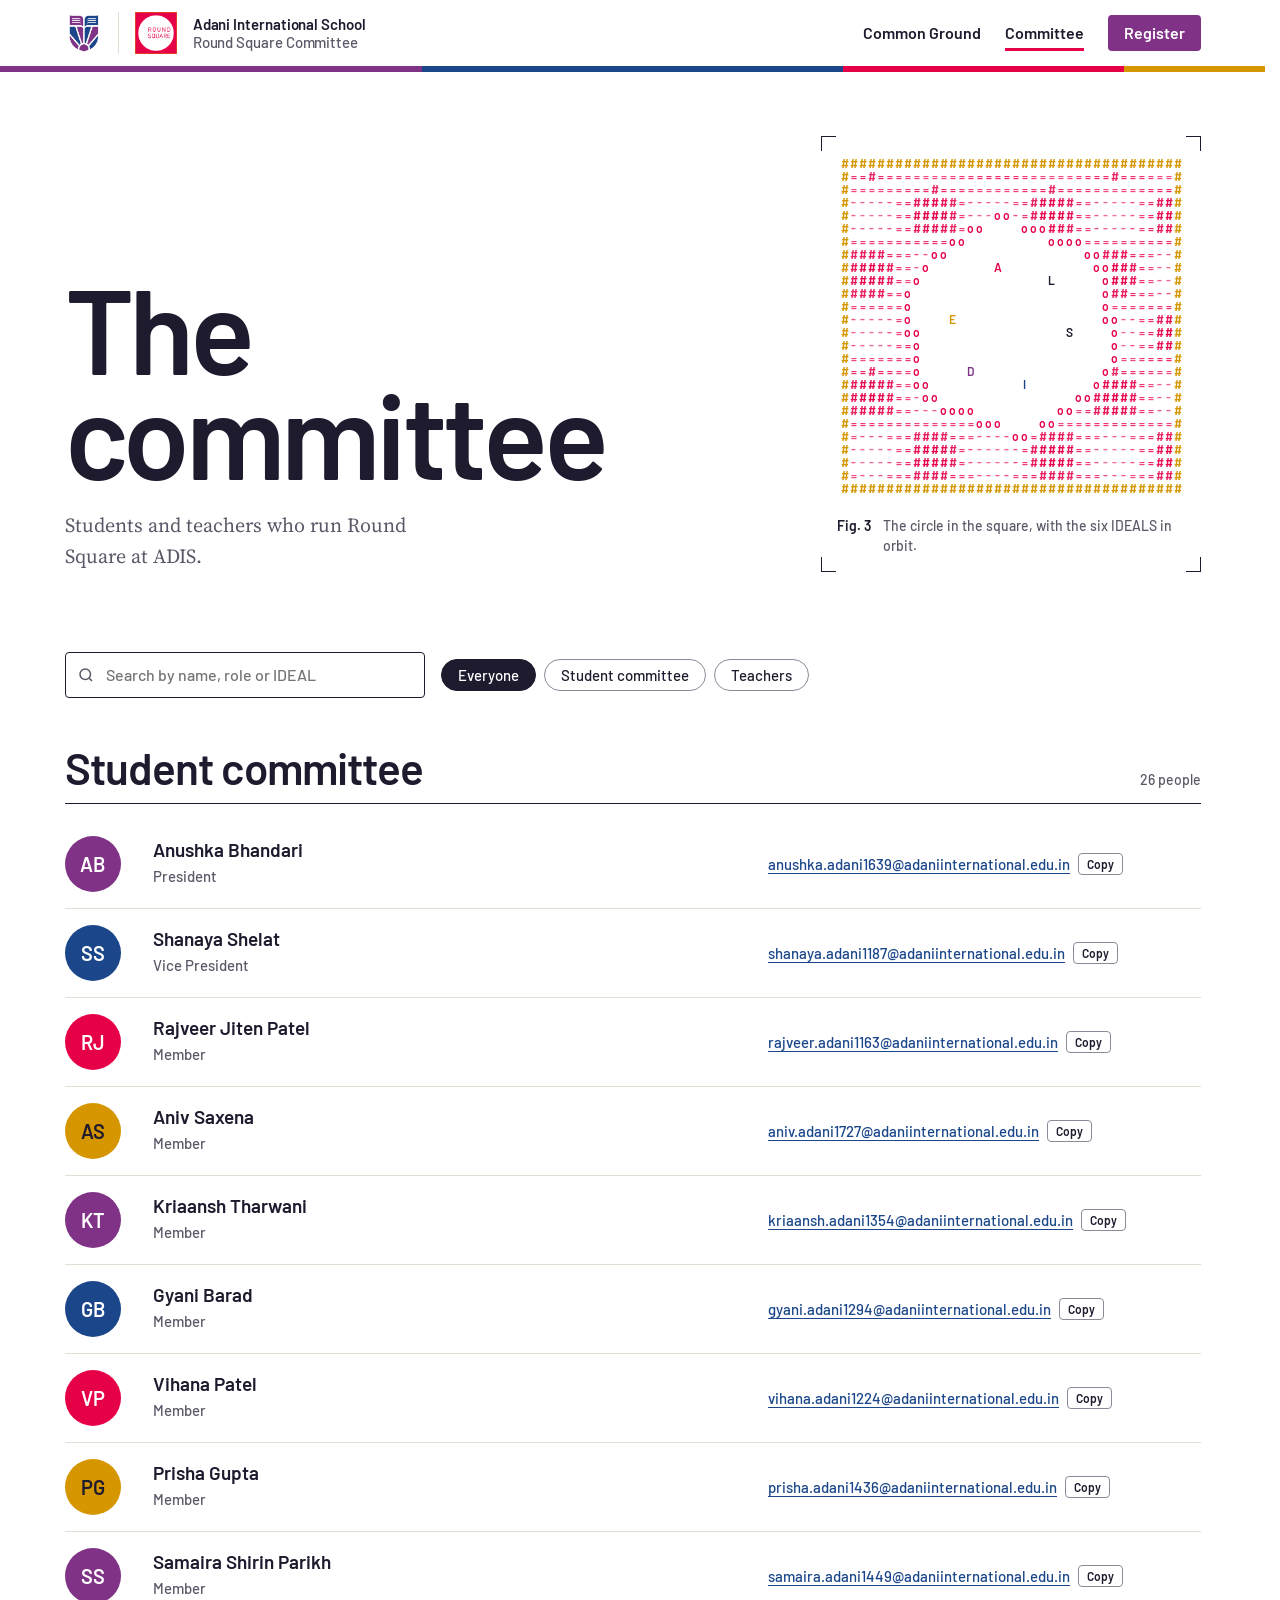
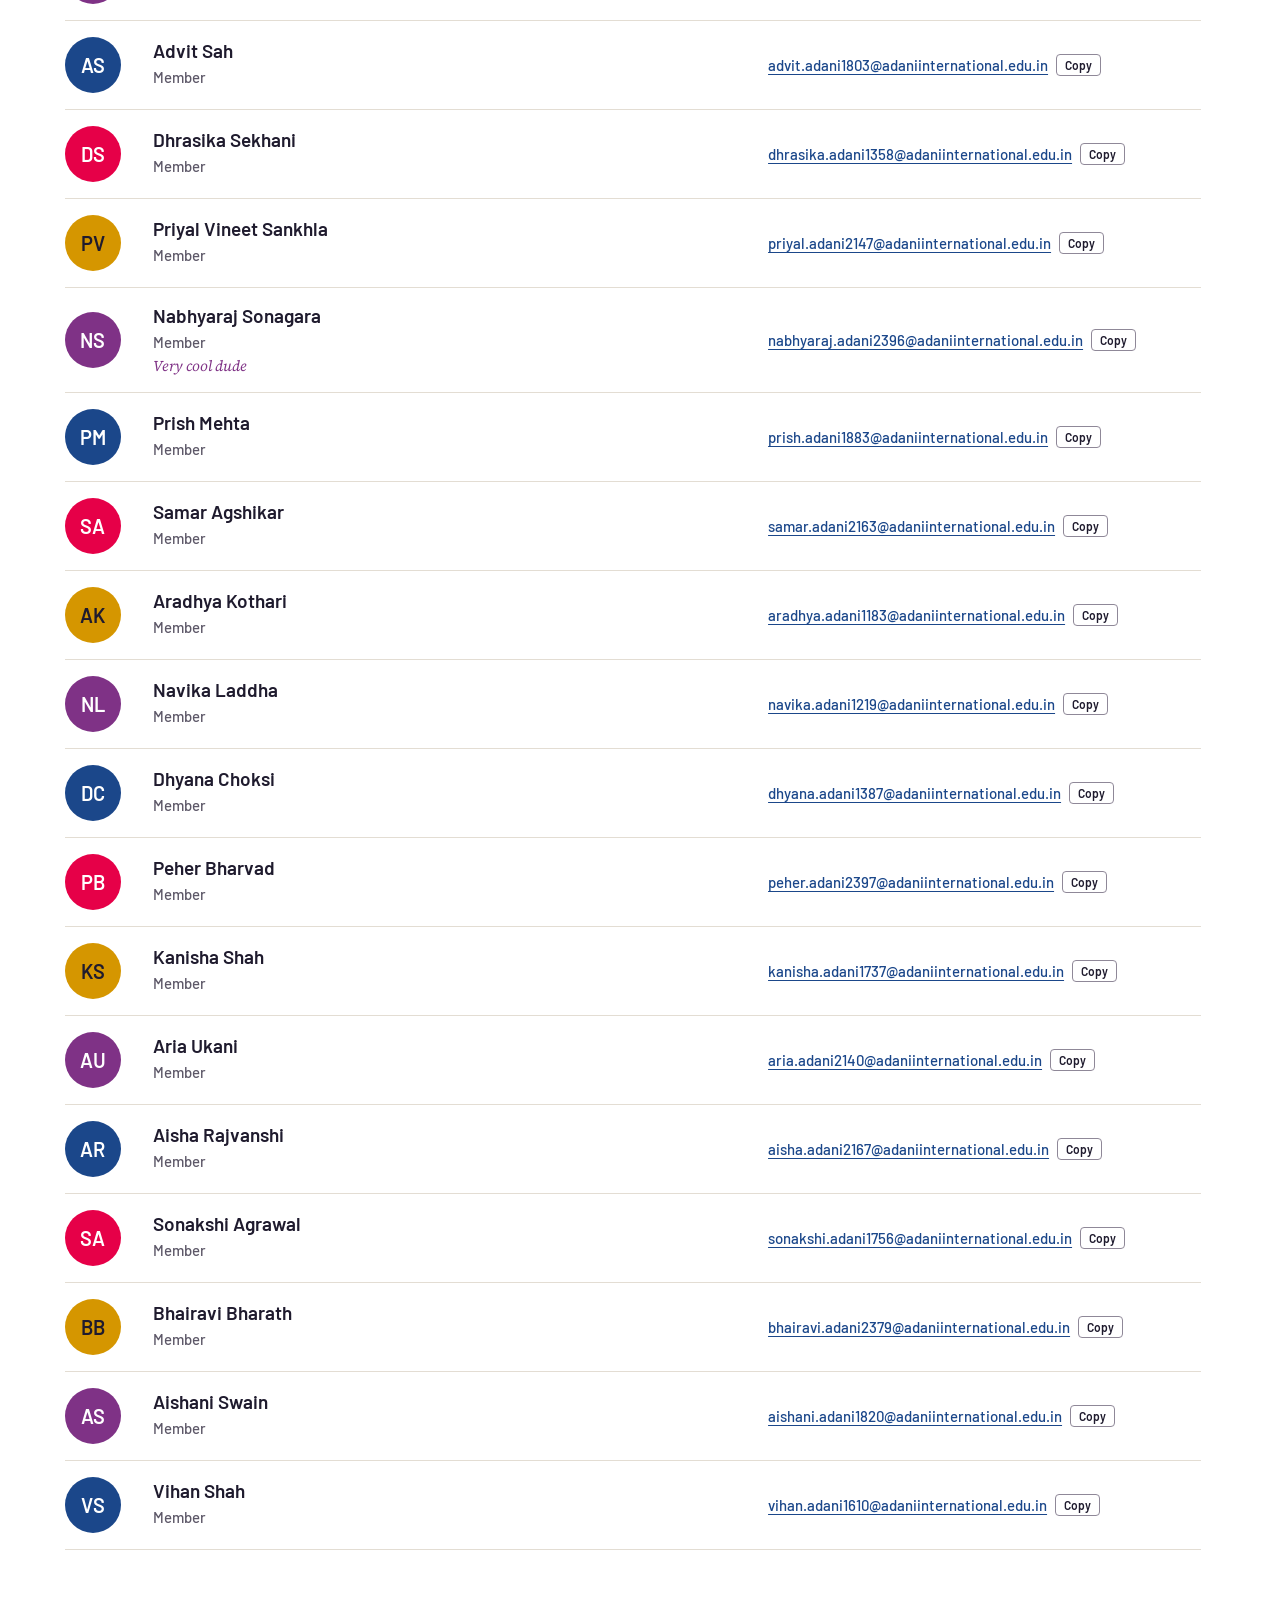
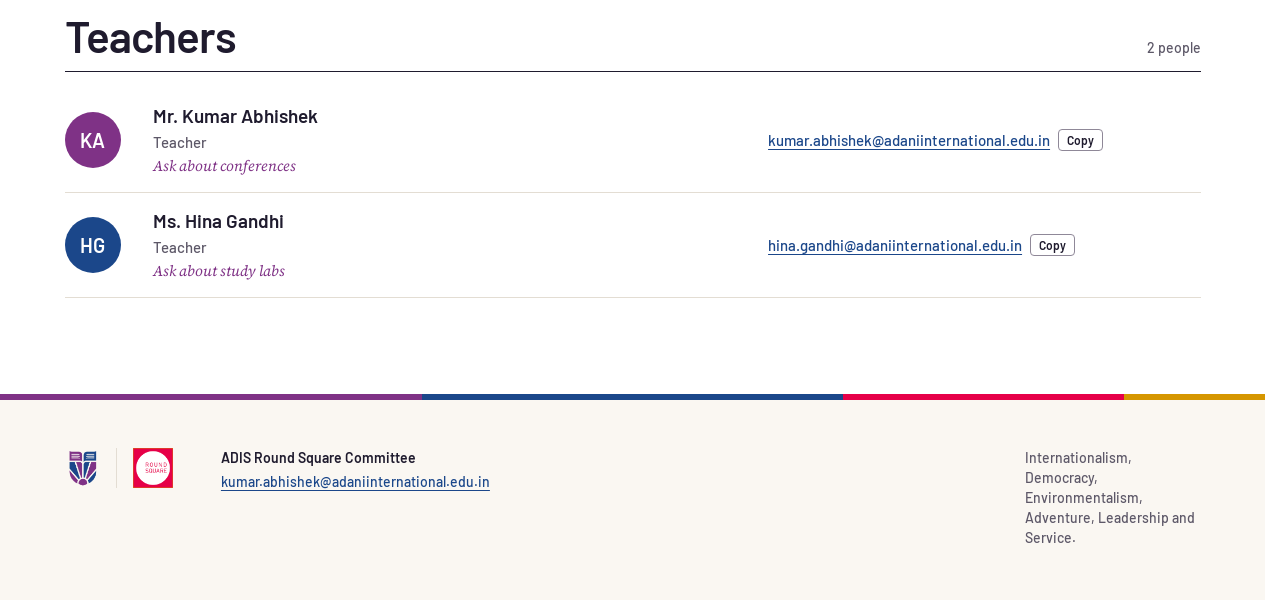
==== commit 6545c13d: "Registrations open the school-only Apps Script in a signed-in tab; confirmation page, refresh-safe, " ====
--- a/committee.html
+++ b/committee.html
@@ -9,7 +9,7 @@
   <link rel="preconnect" href="https://fonts.googleapis.com">
   <link rel="preconnect" href="https://fonts.gstatic.com" crossorigin>
   <link href="https://fonts.googleapis.com/css2?family=Barlow:wght@400;500;600;700&family=Source+Serif+4:ital,opsz,wght@0,8..60,400;0,8..60,600;1,8..60,400&display=swap" rel="stylesheet">
-  <link rel="stylesheet" href="css/styles.css?v=14">
+  <link rel="stylesheet" href="css/styles.css?v=15">
 </head>
 <body data-page="committee">
   <header id="site-header"></header>
@@ -46,9 +46,9 @@
 
   <footer id="site-footer"></footer>
 
-  <script src="js/data.js?v=14"></script>
-  <script src="js/main.js?v=14"></script>
-  <script src="js/ascii.js?v=14"></script>
-  <script src="js/committee.js?v=14"></script>
+  <script src="js/data.js?v=15"></script>
+  <script src="js/main.js?v=15"></script>
+  <script src="js/ascii.js?v=15"></script>
+  <script src="js/committee.js?v=15"></script>
 </body>
 </html>
